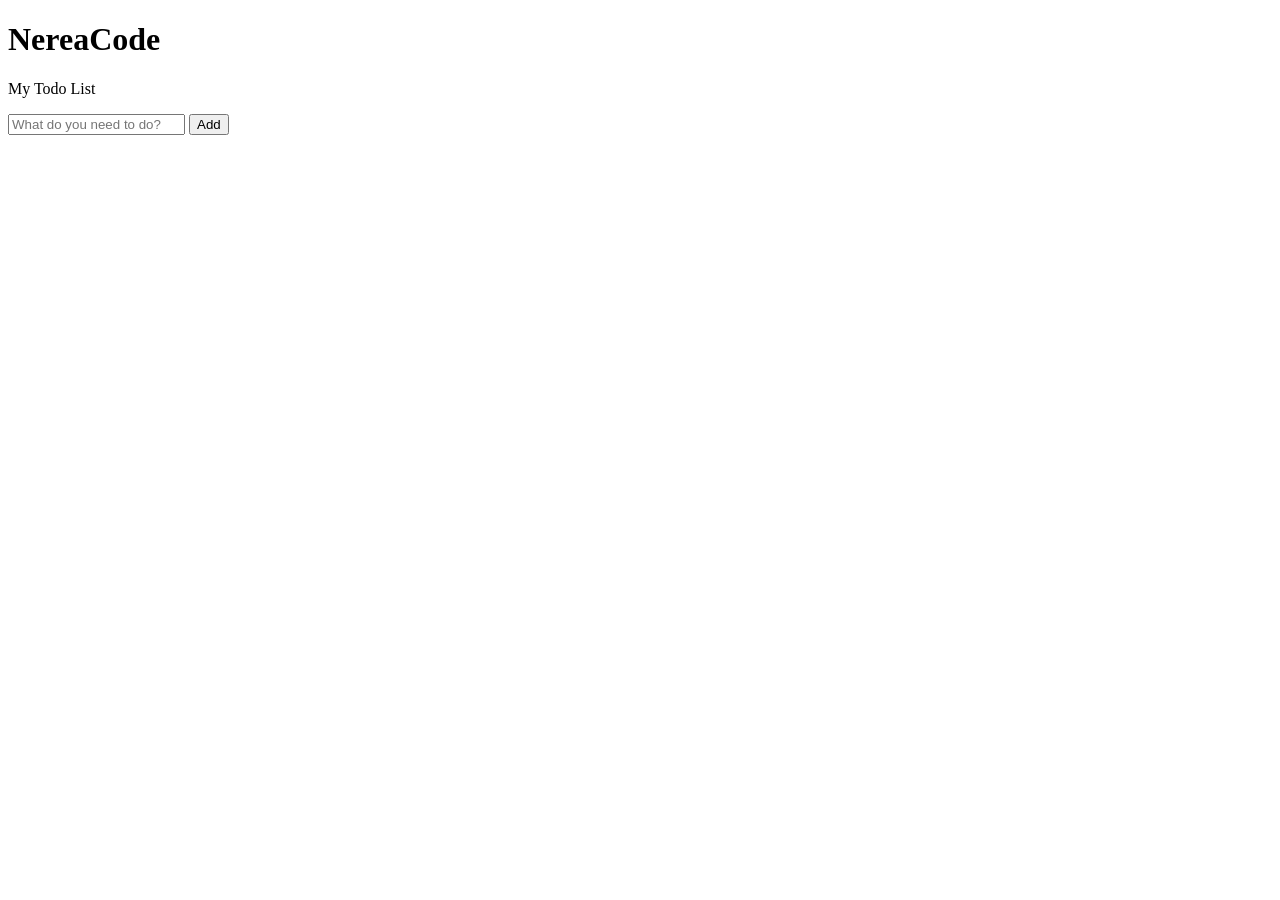
==== index.html @ 64f983c8 "Add files via upload" ====
<!DOCTYPE html>
<html lang="en">
<head>
    <meta charset="UTF-8">
    <title>Nerea Code</title>
    <link rel="stylesheet" href="style.css">
</head>

<body>
<main class="container">

    <header class="header">

        <h1>NereaCode</h1>

        <p>My Todo List</p >

    </header>


    <section class="add-task">

        <input
            type="text"
            id="taskInput"
            placeholder="What do you need to do?"
        >

        <button id="addTaskButton">
            Add
        </button>

    </section>


    <section>

        <ul id="taskList"></ul>

    </section>

</main>

<script src="app.js"></script>
</body>
</html>
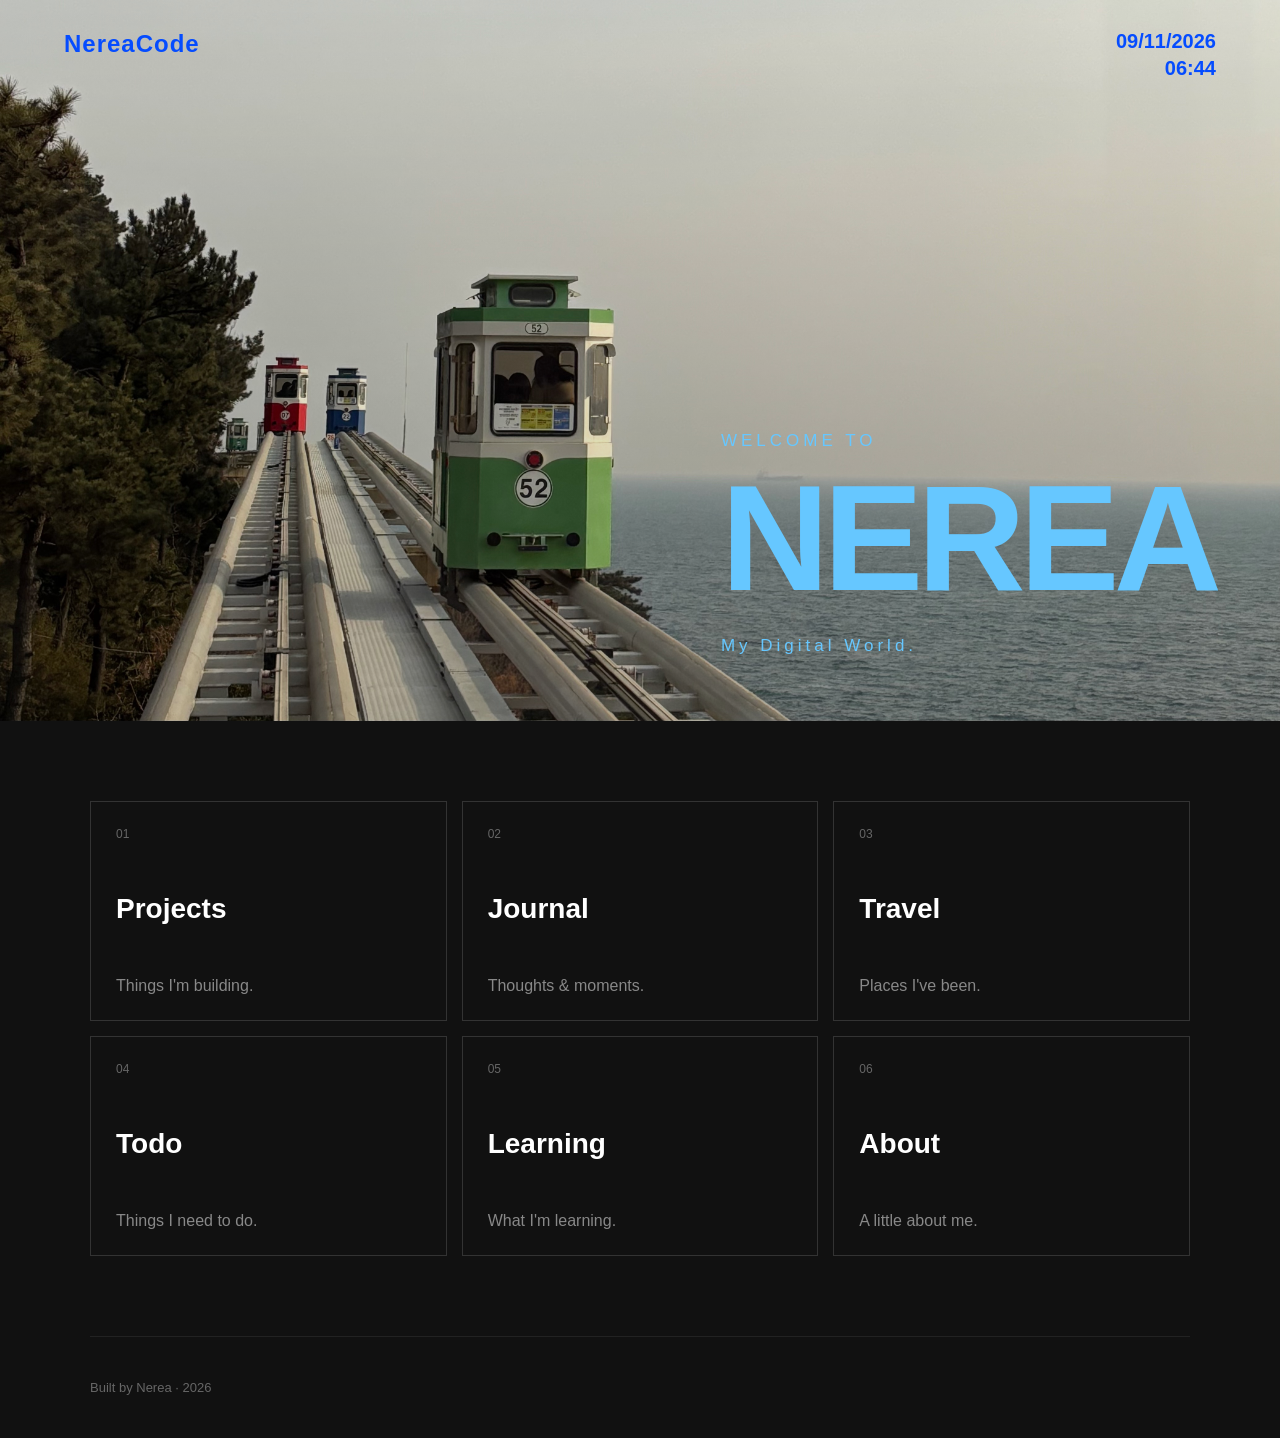
==== commit 9b615ce1: "Add files via upload" ====
--- a/index.html
+++ b/index.html
@@ -1,46 +1,267 @@
 <!DOCTYPE html>
 <html lang="en">
+
 <head>
+
     <meta charset="UTF-8">
-    <title>Nerea Code</title>
-    <link rel="stylesheet" href="style.css">
+
+    <meta
+        name="viewport"
+        content="width=device-width, initial-scale=1.0"
+    >
+
+    <title>NereaCode — Digital World</title>
+
+    <link
+        rel="stylesheet"
+        href="style.css"
+    >
+
 </head>
 
+
 <body>
-<main class="container">
-
-    <header class="header">
-
-        <h1>NereaCode</h1>
-
-        <p>My Todo List</p >
-
-    </header>
-
-
-    <section class="add-task">
-
-        <input
-            type="text"
-            id="taskInput"
-            placeholder="What do you need to do?"
+
+
+    <!-- =================================
+         顶部 Hero 图片区域
+         ================================= -->
+
+    <section class="hero">
+
+
+        <!-- Busan 图片 -->
+
+        <img
+            src="busan.jpg"
+            alt="Busan"
+            class="hero-image"
         >
 
-        <button id="addTaskButton">
-            Add
-        </button>
+
+        <!-- 图片上的黑色渐变
+             让文字更容易看清 -->
+
+        <div class="hero-overlay"></div>
+
+
+        <!-- 图片上的导航 -->
+
+<header class="top-bar">
+
+    <div class="logo">
+        NereaCode
+    </div>
+
+    <div class="top-right">
+
+        <div class="date">
+            09/11/2026
+        </div>
+
+        <div
+            class="time"
+            id="time"
+        >
+            00:00
+        </div>
+
+    </div>
+
+</header>
+
+
+<div class="hero-content">
+
+    <p class="small-text">
+        WELCOME TO
+    </p >
+
+    <h1>
+        NEREA
+    </h1>
+
+    <p class="description">
+        My Digital World.
+    </p >
+
+</div>
 
     </section>
 
 
-    <section>
-
-        <ul id="taskList"></ul>
-
-    </section>
-
-</main>
-
-<script src="app.js"></script>
+
+    <!-- =================================
+         黑色内容区域
+         ================================= -->
+
+    <main class="content">
+
+
+        <!-- =================================
+             六个数字房间
+             ================================= -->
+
+        <section class="world">
+
+
+            <!-- 01 Projects -->
+
+            <a
+                href="projects.html"
+                class="world-card"
+            >
+
+                <span class="card-number">
+                    01
+                </span>
+
+                <h2>
+                    Projects
+                </h2>
+
+                <p>
+                    Things I'm building.
+                </p >
+
+            </a >
+
+
+            <!-- 02 Journal -->
+
+            <a
+                href="journal.html"
+                class="world-card"
+            >
+
+                <span class="card-number">
+                    02
+                </span>
+
+                <h2>
+                    Journal
+                </h2>
+
+                <p>
+                    Thoughts & moments.
+                </p >
+
+            </a >
+
+
+            <!-- 03 Travel -->
+
+            <a
+                href="travel.html"
+                class="world-card"
+            >
+
+                <span class="card-number">
+                    03
+                </span>
+
+                <h2>
+                    Travel
+                </h2>
+
+                <p>
+                    Places I've been.
+                </p >
+
+            </a >
+
+
+            <!-- 04 Todo -->
+
+            <a
+                href="todo.html"
+                class="world-card"
+            >
+
+                <span class="card-number">
+                    04
+                </span>
+
+                <h2>
+                    Todo
+                </h2>
+
+                <p>
+                    Things I need to do.
+                </p >
+
+            </a >
+
+
+            <!-- 05 Learning -->
+
+            <a
+                href="learning.html"
+                class="world-card"
+            >
+
+                <span class="card-number">
+                    05
+                </span>
+
+                <h2>
+                    Learning
+                </h2>
+
+                <p>
+                    What I'm learning.
+                </p >
+
+            </a >
+
+
+            <!-- 06 About -->
+
+            <a
+                href="about.html"
+                class="world-card"
+            >
+
+                <span class="card-number">
+                    06
+                </span>
+
+                <h2>
+                    About
+                </h2>
+
+                <p>
+                    A little about me.
+                </p >
+
+            </a >
+
+
+        </section>
+
+
+
+        <!-- =================================
+             Footer
+             ================================= -->
+
+        <footer>
+
+            <p>
+                Built by Nerea · 2026
+            </p >
+
+        </footer>
+
+
+    </main>
+
+
+
+    <!-- JavaScript -->
+
+    <script src="app.js"></script>
+
 </body>
+
 </html>
--- a/style.css
+++ b/style.css
@@ -0,0 +1,847 @@
+* {
+    box-sizing: border-box;
+}
+
+html {
+    margin: 0;
+    padding: 0;
+}
+
+body {
+    margin: 0;
+    padding: 0;
+    font-family: Arial, Helvetica, sans-serif;
+    background: #111;
+    color: #fff;
+}
+
+a {
+    color: inherit;
+    text-decoration: none;
+}
+
+.hero {
+    position: relative;
+    width: 100%;
+    overflow: hidden;
+    min-height: 520px;
+}
+
+.hero-image {
+    display: block;
+    width: 100%;
+    min-height: 520px;
+    object-fit: cover;
+    margin: 0;
+}
+
+.hero-overlay {
+    position: absolute;
+    inset: 0;
+    background: linear-gradient(
+        to bottom,
+        rgba(0, 0, 0, 0.02),
+        rgba(0, 0, 0, 0.20)
+    );
+    pointer-events: none;
+}
+.top-bar {
+    position: absolute;
+    top: 0;
+    left: 0;
+    width: 100%;
+    display: flex;
+    justify-content: space-between;
+    align-items: flex-start;
+    padding: 30px 5%;
+    z-index: 2;
+}
+
+.logo {
+    font-size: 24px;
+    font-weight: bold;
+    letter-spacing: 1px;
+    color: #054cff;
+}
+
+.top-right {
+    text-align: right;
+}
+
+.date {
+    font-size: 20px;
+    font-weight: bold;
+    color: #054cff;
+    margin-bottom: 4px;
+}
+
+.time {
+    font-size: 20px;
+    font-weight: bold;
+    color: #054cff;
+}
+
+.hero-content {
+    position: absolute;
+    right: 5%;
+    bottom: 65px;
+    z-index: 2;
+    color: #66c7ff;
+    width: max-content;
+    text-align: left;
+}
+
+.hero-content .small-text {
+    font-size: 17px;
+    letter-spacing: 4px;
+    color: #66c7ff;
+    margin: 0 0 20px;
+}
+
+.hero h1 {
+    font-size: clamp(56px, 12vw, 150px);
+    line-height: 0.9;
+    margin: 0;
+    letter-spacing: -6px;
+    color: #66c7ff;
+}
+
+.hero-content .description {
+    font-size: 17px;
+    letter-spacing: 4px;
+    color: #66c7ff;
+    margin: 30px 0 0;
+}
+
+.content {
+    width: 90%;
+    max-width: 1100px;
+    margin: 0 auto;
+}
+
+.world {
+    display: grid;
+    grid-template-columns: repeat(3, 1fr);
+    gap: 15px;
+    padding: 80px 0;
+}
+
+.world-card {
+    min-height: 220px;
+    border: 1px solid #333;
+    padding: 25px;
+    display: flex;
+    flex-direction: column;
+    justify-content: space-between;
+    transition:
+        transform 0.25s ease,
+        background 0.25s ease,
+        border-color 0.25s ease;
+}
+
+.world-card:hover {
+    transform: translateY(-6px);
+    background: #1b1b1b;
+    border-color: #666;
+}
+
+.card-number {
+    font-size: 12px;
+    color: #666;
+}
+
+.world-card h2 {
+    font-size: 28px;
+    margin: 0;
+}
+
+.world-card p {
+    color: #888;
+    margin: 0;
+}
+
+footer {
+    padding: 30px 0;
+    border-top: 1px solid #222;
+    color: #666;
+    font-size: 13px;
+}
+
+.back {
+    color: #777;
+    font-size: 14px;
+    transition: color 0.2s ease;
+}
+
+.back:hover {
+    color: #fff;
+}
+
+.about-page {
+    padding: 80px 0;
+}
+
+.about-page h1 {
+    font-size: clamp(70px, 15vw, 160px);
+    line-height: 0.9;
+    letter-spacing: -6px;
+    margin: 0 0 30px;
+}
+
+.about-intro {
+    max-width: 550px;
+    font-size: 22px;
+    line-height: 1.6;
+    color: #888;
+    margin-bottom: 100px;
+}
+
+.timeline {
+    max-width: 800px;
+}
+
+.timeline-item {
+    display: grid;
+    grid-template-columns: 180px 1fr;
+    gap: 40px;
+    padding: 40px 0;
+    border-top: 1px solid #333;
+}
+
+.timeline-year {
+    color: #777;
+    font-size: 14px;
+    letter-spacing: 1px;
+}
+
+.timeline-content h2 {
+    margin: 0 0 15px;
+    font-size: 28px;
+}
+
+.timeline-content p {
+    margin: 0;
+    max-width: 500px;
+    color: #888;
+    line-height: 1.7;
+}
+
+.timeline-item.future {
+    opacity: 0.5;
+}
+
+.projects-page {
+    padding: 80px 0;
+}
+
+.projects-page h1 {
+    font-size: clamp(45px, 7vw, 90px);
+    line-height: 0.95;
+    letter-spacing: -5px;
+    margin: 0 0 100px;
+}
+
+.project-list {
+    border-top: 1px solid #333;
+}
+
+.project-card {
+    display: grid;
+    grid-template-columns: 80px 1fr 120px;
+    gap: 30px;
+    padding: 40px 0;
+    border-bottom: 1px solid #333;
+    transition:
+        background 0.2s ease,
+        padding 0.2s ease;
+}
+
+.project-card:hover {
+    background: #181818;
+    padding-left: 20px;
+    padding-right: 20px;
+}
+
+.project-number {
+    color: #666;
+    font-size: 13px;
+}
+
+.project-info h2 {
+    margin: 0 0 15px;
+    font-size: 32px;
+}
+
+.project-info p {
+    max-width: 550px;
+    margin: 0 0 20px;
+    color: #888;
+    line-height: 1.6;
+}
+
+.project-tags {
+    display: flex;
+    flex-wrap: wrap;
+    gap: 8px;
+}
+
+.project-tags span {
+    border: 1px solid #333;
+    padding: 6px 10px;
+    font-size: 11px;
+    color: #777;
+}
+
+.project-status {
+    color: #666;
+    font-size: 18px;
+    text-align: right;
+}
+
+.journal-page {
+    padding: 80px 0;
+}
+
+.journal-page h1 {
+    font-size: clamp(45px, 7vw, 90px);
+    line-height: 0.95;
+    letter-spacing: -5px;
+    margin: 0 0 100px;
+}
+
+.journal-list {
+    max-width: 900px;
+    border-top: 1px solid #333;
+}
+
+.journal-entry {
+    display: grid;
+    grid-template-columns: 160px 1fr;
+    gap: 40px;
+    padding: 45px 0;
+    border-bottom: 1px solid #333;
+    transition:
+        background 0.2s ease,
+        padding 0.2s ease;
+}
+
+.journal-entry:hover {
+    background: #181818;
+    padding-left: 20px;
+    padding-right: 20px;
+}
+
+.journal-date {
+    color: #666;
+    font-size: 13px;
+    letter-spacing: 1px;
+}
+
+.journal-content h2 {
+    margin: 0 0 15px;
+    font-size: 30px;
+}
+
+.journal-content p {
+    max-width: 600px;
+    margin: 0;
+    color: #888;
+    line-height: 1.7;
+}
+
+.journal-entry.future {
+    opacity: 0.45;
+}
+
+.travel-page {
+    padding: 80px 0;
+}
+
+.travel-page h1 {
+    font-size: clamp(45px, 7vw, 90px);
+    line-height: 0.95;
+    letter-spacing: -5px;
+    margin: 0 0 80px;
+}
+
+.travel-stats {
+    display: grid;
+    grid-template-columns: repeat(3, 1fr);
+    max-width: 700px;
+    margin-bottom: 100px;
+    border-top: 1px solid #333;
+    border-bottom: 1px solid #333;
+}
+
+.travel-stat {
+    display: flex;
+    flex-direction: column;
+    gap: 8px;
+    padding: 25px 0;
+}
+
+.stat-number {
+    font-size: 36px;
+    font-weight: bold;
+}
+
+.stat-label {
+    color: #777;
+    font-size: 12px;
+    letter-spacing: 1px;
+}
+
+.travel-list {
+    max-width: 1000px;
+    border-top: 1px solid #333;
+}
+
+.travel-entry {
+    display: grid;
+    grid-template-columns: 80px 1fr 180px;
+    gap: 30px;
+    padding: 50px 0;
+    border-bottom: 1px solid #333;
+    transition:
+        background 0.2s ease,
+        padding 0.2s ease;
+}
+
+.travel-entry:hover {
+    background: #181818;
+    padding-left: 20px;
+    padding-right: 20px;
+}
+
+.travel-number {
+    color: #666;
+    font-size: 13px;
+}
+
+.travel-country {
+    color: #666;
+    font-size: 12px;
+    letter-spacing: 2px;
+    margin: 0 0 15px;
+}
+
+.travel-info h2 {
+    font-size: 36px;
+    margin: 0 0 15px;
+}
+
+.travel-info > p:last-child {
+    max-width: 550px;
+    margin: 0;
+    color: #888;
+    line-height: 1.7;
+}
+
+.travel-cities {
+    color: #777;
+    font-size: 12px;
+    line-height: 1.8;
+    text-align: right;
+}
+
+.travel-entry.future {
+    opacity: 0.45;
+}
+
+.learning-page {
+    padding: 80px 0;
+}
+
+.learning-page h1 {
+    font-size: clamp(45px, 7vw, 90px);
+    line-height: 0.95;
+    letter-spacing: -5px;
+    margin: 0 0 100px;
+}
+
+.learning-intro {
+    max-width: 650px;
+    margin-bottom: 100px;
+    padding-bottom: 50px;
+    border-bottom: 1px solid #333;
+}
+
+.learning-label {
+    color: #666;
+    font-size: 12px;
+    letter-spacing: 3px;
+    margin: 0 0 20px;
+}
+
+.learning-intro h2 {
+    font-size: 42px;
+    margin: 0 0 20px;
+}
+
+.learning-intro > p:last-child {
+    max-width: 600px;
+    color: #888;
+    line-height: 1.7;
+    margin: 0;
+}
+
+.learning-list {
+    max-width: 900px;
+    border-top: 1px solid #333;
+}
+
+.learning-item {
+    display: grid;
+    grid-template-columns: 80px 1fr;
+    gap: 30px;
+    padding: 40px 0;
+    border-bottom: 1px solid #333;
+    transition:
+        background 0.2s ease,
+        padding 0.2s ease;
+}
+
+.learning-item:hover {
+    background: #181818;
+    padding-left: 20px;
+    padding-right: 20px;
+}
+
+.learning-number {
+    color: #666;
+    font-size: 13px;
+}
+
+.learning-status {
+    color: #666;
+    font-size: 11px;
+    letter-spacing: 2px;
+}
+
+.learning-content h2 {
+    font-size: 30px;
+    margin: 10px 0 15px;
+}
+
+.learning-content p {
+    max-width: 600px;
+    margin: 0;
+    color: #888;
+    line-height: 1.7;
+}
+
+.learning-item.future {
+    opacity: 0.45;
+}
+
+.todo-page {
+    padding: 80px 0;
+}
+
+.todo-page h1 {
+    font-size: clamp(45px, 7vw, 90px);
+    line-height: 0.95;
+    letter-spacing: -5px;
+    margin: 0 0 80px;
+}
+
+.todo-input-area {
+    display: flex;
+    gap: 10px;
+    max-width: 700px;
+    margin-bottom: 60px;
+}
+
+#taskInput {
+    flex: 1;
+    min-width: 0;
+    padding: 18px;
+    border: 1px solid #333;
+    background: #111;
+    color: #fff;
+    font-size: 16px;
+    outline: none;
+}
+
+#taskInput:focus {
+    border-color: #666;
+}
+
+#addTaskButton {
+    padding: 0 30px;
+    border: 1px solid #333;
+    background: #181818;
+    color: #fff;
+    cursor: pointer;
+    font-size: 14px;
+    transition:
+        background 0.2s ease,
+        border-color 0.2s ease;
+}
+
+#addTaskButton:hover {
+    background: #222;
+    border-color: #666;
+}
+
+.task-list {
+    max-width: 900px;
+    margin: 0;
+    padding: 0;
+    list-style: none;
+    border-top: 1px solid #333;
+}
+
+.task {
+    display: flex;
+    justify-content: space-between;
+    align-items: center;
+    gap: 20px;
+    padding: 25px 0;
+    border-bottom: 1px solid #333;
+    transition:
+        background 0.2s ease,
+        padding 0.2s ease;
+}
+
+.task:hover {
+    background: #181818;
+    padding-left: 20px;
+    padding-right: 20px;
+}
+
+.task-content {
+    display: flex;
+    align-items: center;
+    gap: 15px;
+    min-width: 0;
+}
+
+.complete-checkbox {
+    width: 16px;
+    height: 16px;
+    cursor: pointer;
+    flex-shrink: 0;
+}
+
+.task-content span {
+    word-break: break-word;
+    line-height: 1.5;
+}
+
+.task-actions {
+    display: flex;
+    gap: 8px;
+    flex-shrink: 0;
+}
+
+.edit-button,
+.delete-button {
+    border: 1px solid #333;
+    background: transparent;
+    color: #777;
+    padding: 7px 12px;
+    cursor: pointer;
+    font-size: 11px;
+    transition:
+        color 0.2s ease,
+        border-color 0.2s ease;
+}
+
+.edit-button:hover,
+.delete-button:hover {
+    color: #fff;
+    border-color: #666;
+}
+
+@media (max-width: 700px) {
+
+    .hero {
+        min-height: 430px;
+    }
+
+    .hero-image {
+        min-height: 430px;
+    }
+
+    .top-bar {
+        padding: 20px 5%;
+    }
+
+    .logo {
+        font-size: 20px;
+    }
+
+    .date {
+        font-size: 11px;
+    }
+
+    .time {
+        font-size: 17px;
+    }
+
+    .hero-content {
+        right: 5%;
+        bottom: 40px;
+    }
+
+    .hero-content .small-text {
+        font-size: 14px;
+        letter-spacing: 3px;
+        margin-bottom: 15px;
+    }
+
+    .hero h1 {
+        font-size: clamp(50px, 16vw, 90px);
+        letter-spacing: -4px;
+    }
+
+    .hero-content .description {
+        font-size: 14px;
+        letter-spacing: 3px;
+        margin-top: 20px;
+    }
+
+    .world {
+        grid-template-columns: 1fr;
+        padding: 50px 0;
+    }
+
+    .world-card {
+        min-height: 180px;
+    }
+
+    .timeline-item {
+        grid-template-columns: 1fr;
+        gap: 15px;
+    }
+
+    .about-page {
+        padding: 50px 0;
+    }
+
+    .about-page h1 {
+        letter-spacing: -4px;
+    }
+
+    .about-intro {
+        font-size: 18px;
+        margin-bottom: 60px;
+    }
+
+    .projects-page {
+        padding: 50px 0;
+    }
+
+    .projects-page h1 {
+        letter-spacing: -3px;
+        margin-bottom: 60px;
+    }
+
+    .project-card {
+        grid-template-columns: 40px 1fr;
+        gap: 15px;
+    }
+
+    .project-status {
+        grid-column: 2;
+        text-align: left;
+    }
+
+    .journal-page {
+        padding: 50px 0;
+    }
+
+    .journal-page h1 {
+        letter-spacing: -3px;
+        margin-bottom: 60px;
+    }
+
+    .journal-entry {
+        grid-template-columns: 1fr;
+        gap: 15px;
+    }
+
+    .travel-page {
+        padding: 50px 0;
+    }
+
+    .travel-page h1 {
+        letter-spacing: -3px;
+        margin-bottom: 60px;
+    }
+
+    .travel-stats {
+        margin-bottom: 60px;
+    }
+
+    .stat-number {
+        font-size: 28px;
+    }
+
+    .stat-label {
+        font-size: 10px;
+    }
+
+    .travel-entry {
+        grid-template-columns: 40px 1fr;
+        gap: 15px;
+    }
+
+    .travel-cities {
+        grid-column: 2;
+        text-align: left;
+    }
+
+    .learning-page {
+        padding: 50px 0;
+    }
+
+    .learning-page h1 {
+        letter-spacing: -3px;
+        margin-bottom: 60px;
+    }
+
+    .learning-intro {
+        margin-bottom: 60px;
+    }
+
+    .learning-intro h2 {
+        font-size: 32px;
+    }
+
+    .learning-item {
+        grid-template-columns: 40px 1fr;
+        gap: 15px;
+    }
+
+    .todo-page {
+        padding: 50px 0;
+    }
+
+    .todo-page h1 {
+        letter-spacing: -3px;
+        margin-bottom: 50px;
+    }
+
+    .todo-input-area {
+        gap: 6px;
+    }
+
+    #taskInput {
+        padding: 15px;
+        font-size: 14px;
+    }
+
+    #addTaskButton {
+        padding: 0 18px;
+    }
+
+    .task {
+        align-items: flex-start;
+    }
+
+    .task-actions {
+        flex-direction: column;
+    }
+}
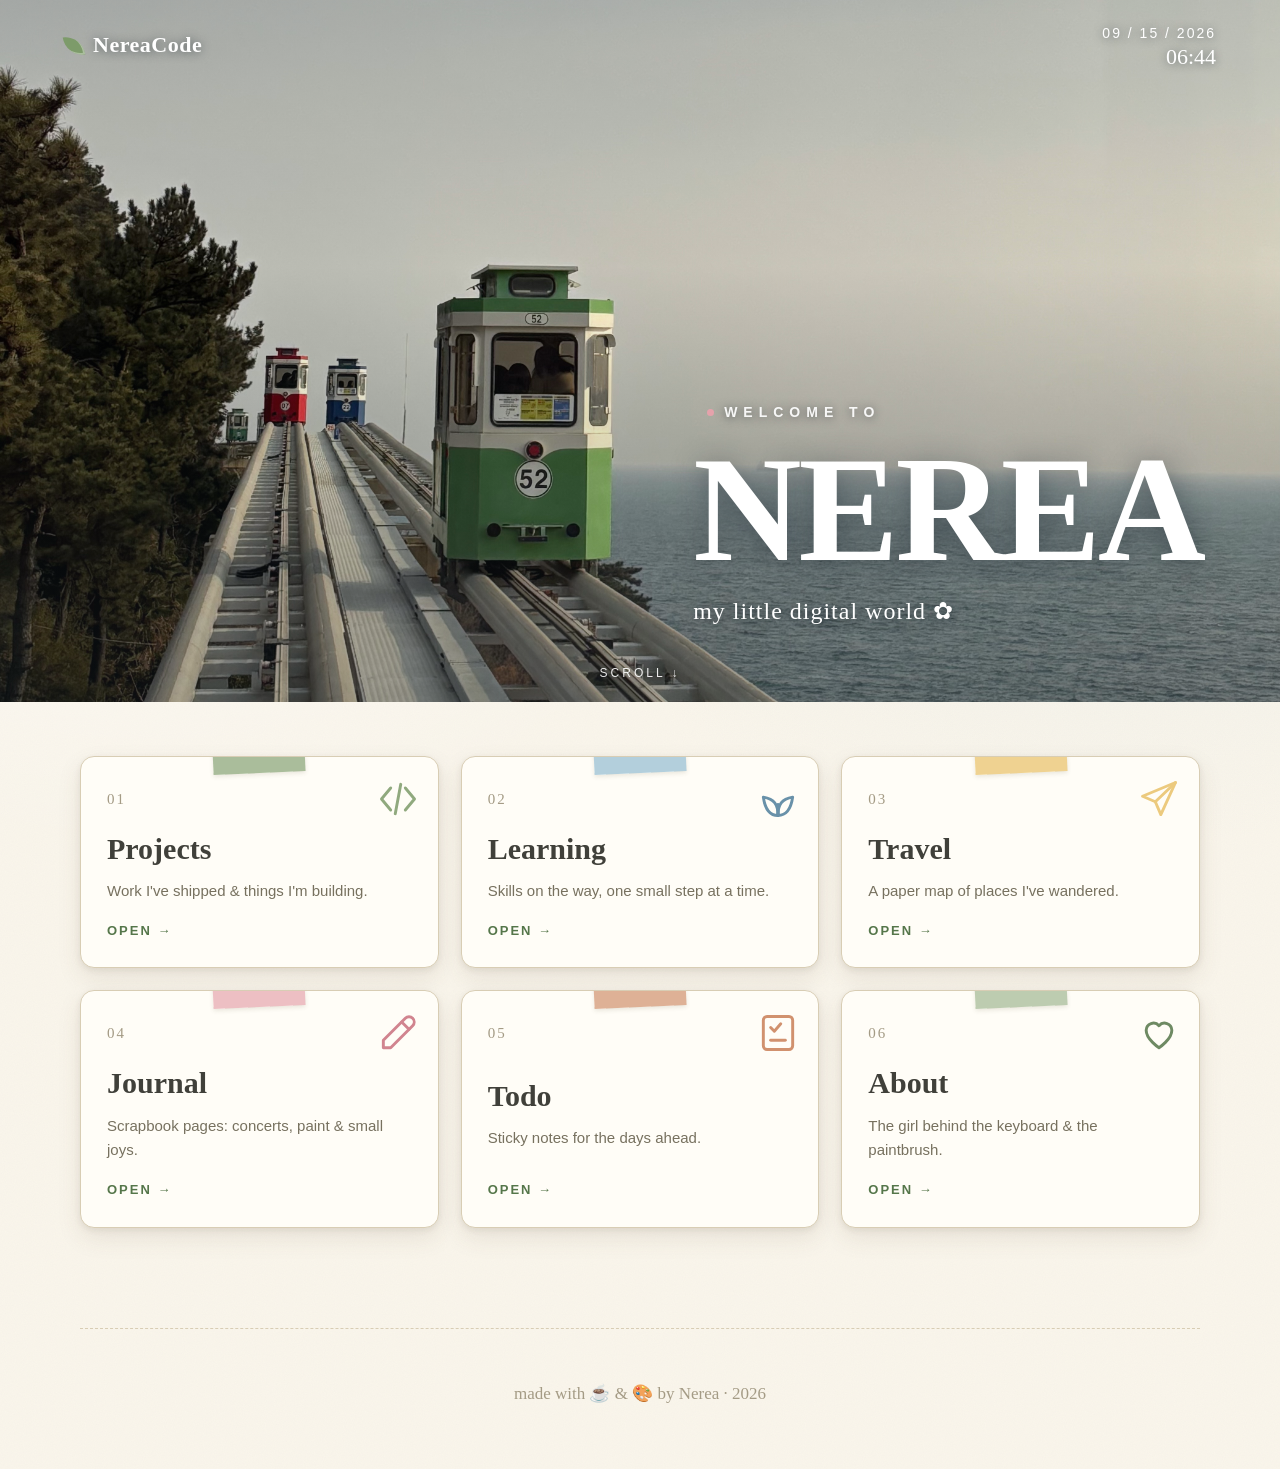
==== commit ae124cb7: "Add files via upload" ====
--- a/index.html
+++ b/index.html
@@ -2,266 +2,136 @@
 <html lang="en">
 
 <head>
-
     <meta charset="UTF-8">
-
-    <meta
-        name="viewport"
-        content="width=device-width, initial-scale=1.0"
-    >
-
-    <title>NereaCode — Digital World</title>
-
-    <link
-        rel="stylesheet"
-        href="style.css"
-    >
-
+    <meta name="viewport" content="width=device-width, initial-scale=1.0">
+    <title>NereaCode — My Digital World</title>
+    <link rel="stylesheet" href="style.css">
 </head>
-
 
 <body>
 
-
-    <!-- =================================
-         顶部 Hero 图片区域
-         ================================= -->
-
-    <section class="hero">
-
-
-        <!-- Busan 图片 -->
-
-        <img
-            src="busan.jpg"
-            alt="Busan"
-            class="hero-image"
-        >
-
-
-        <!-- 图片上的黑色渐变
-             让文字更容易看清 -->
-
-        <div class="hero-overlay"></div>
-
-
-        <!-- 图片上的导航 -->
-
-<header class="top-bar">
-
-    <div class="logo">
-        NereaCode
+    <!-- soft drifting clouds behind everything -->
+    <div class="clouds" aria-hidden="true">
+        <span></span><span></span><span></span>
     </div>
 
-    <div class="top-right">
+    <div class="shell">
 
-        <div class="date">
-            09/11/2026
-        </div>
+        <!-- ============================
+             Hero — the Busan photo, untouched
+             ============================ -->
+        <section class="hero">
 
-        <div
-            class="time"
-            id="time"
-        >
-            00:00
-        </div>
+            <img src="busan.jpg" alt="Busan seaside at dusk" class="hero-image">
 
-    </div>
+            <div class="hero-overlay"></div>
 
-</header>
+            <header class="top-bar">
+                <a href="index.html" class="logo">
+                    <span class="leaf"></span>
+                    NereaCode
+                </a>
+                <div class="top-right">
+                    <div class="date">09 / 15 / 2026</div>
+                    <div class="time" id="time">00:00</div>
+                </div>
+            </header>
 
+            <div class="hero-content">
+                <p class="small-text" style="background:none;border:none;color:rgba(255,255,255,.92)">WELCOME TO</p>
+                <h1>NEREA</h1>
+                <p class="description">my little digital world ✿</p>
+            </div>
 
-<div class="hero-content">
-
-    <p class="small-text">
-        WELCOME TO
-    </p >
-
-    <h1>
-        NEREA
-    </h1>
-
-    <p class="description">
-        My Digital World.
-    </p >
-
-</div>
-
-    </section>
-
-
-
-    <!-- =================================
-         黑色内容区域
-         ================================= -->
-
-    <main class="content">
-
-
-        <!-- =================================
-             六个数字房间
-             ================================= -->
-
-        <section class="world">
-
-
-            <!-- 01 Projects -->
-
-            <a
-                href="projects.html"
-                class="world-card"
-            >
-
-                <span class="card-number">
-                    01
-                </span>
-
-                <h2>
-                    Projects
-                </h2>
-
-                <p>
-                    Things I'm building.
-                </p >
-
-            </a >
-
-
-            <!-- 02 Journal -->
-
-            <a
-                href="journal.html"
-                class="world-card"
-            >
-
-                <span class="card-number">
-                    02
-                </span>
-
-                <h2>
-                    Journal
-                </h2>
-
-                <p>
-                    Thoughts & moments.
-                </p >
-
-            </a >
-
-
-            <!-- 03 Travel -->
-
-            <a
-                href="travel.html"
-                class="world-card"
-            >
-
-                <span class="card-number">
-                    03
-                </span>
-
-                <h2>
-                    Travel
-                </h2>
-
-                <p>
-                    Places I've been.
-                </p >
-
-            </a >
-
-
-            <!-- 04 Todo -->
-
-            <a
-                href="todo.html"
-                class="world-card"
-            >
-
-                <span class="card-number">
-                    04
-                </span>
-
-                <h2>
-                    Todo
-                </h2>
-
-                <p>
-                    Things I need to do.
-                </p >
-
-            </a >
-
-
-            <!-- 05 Learning -->
-
-            <a
-                href="learning.html"
-                class="world-card"
-            >
-
-                <span class="card-number">
-                    05
-                </span>
-
-                <h2>
-                    Learning
-                </h2>
-
-                <p>
-                    What I'm learning.
-                </p >
-
-            </a >
-
-
-            <!-- 06 About -->
-
-            <a
-                href="about.html"
-                class="world-card"
-            >
-
-                <span class="card-number">
-                    06
-                </span>
-
-                <h2>
-                    About
-                </h2>
-
-                <p>
-                    A little about me.
-                </p >
-
-            </a >
-
+            <div class="hero-scroll">SCROLL ↓</div>
 
         </section>
 
 
+        <!-- ============================
+             Six rooms
+             ============================ -->
+        <main class="content">
 
-        <!-- =================================
-             Footer
-             ================================= -->
+            <section class="world">
 
-        <footer>
+                <!-- 01 Projects -->
+                <a href="projects.html" class="world-card reveal" style="--tape: rgba(125,155,106,.65); --tape-ink: var(--matcha)">
+                    <svg class="doodle" viewBox="0 0 24 24" fill="none" stroke="currentColor" stroke-width="1.6" stroke-linecap="round" stroke-linejoin="round"><path d="M8 6 3 12l5 6"/><path d="m16 6 5 6-5 6"/><path d="M13.5 4 10.5 20"/></svg>
+                    <span class="card-number">01</span>
+                    <div>
+                        <h2>Projects</h2>
+                        <p>Work I've shipped & things I'm building.</p>
+                    </div>
+                    <span class="go">OPEN →</span>
+                </a>
 
-            <p>
-                Built by Nerea · 2026
-            </p >
+                <!-- 02 Learning -->
+                <a href="learning.html" class="world-card reveal" style="--tape: rgba(147,188,210,.7); --tape-ink: var(--sky-deep)">
+                    <svg class="doodle" viewBox="0 0 24 24" fill="none" stroke="currentColor" stroke-width="1.6" stroke-linecap="round" stroke-linejoin="round"><path d="M12 21c0-6 2-9 8-10-1 7-4 10-8 10Z"/><path d="M12 21c0-6-2-9-8-10 1 7 4 10 8 10Z"/><path d="M12 21v-6"/></svg>
+                    <span class="card-number">02</span>
+                    <div>
+                        <h2>Learning</h2>
+                        <p>Skills on the way, one small step at a time.</p>
+                    </div>
+                    <span class="go">OPEN →</span>
+                </a>
 
-        </footer>
+                <!-- 03 Travel -->
+                <a href="travel.html" class="world-card reveal" style="--tape: rgba(233,194,106,.72); --tape-ink: var(--sun)">
+                    <svg class="doodle" viewBox="0 0 24 24" fill="none" stroke="currentColor" stroke-width="1.6" stroke-linecap="round" stroke-linejoin="round"><path d="M21 3 3 10.5l7 3 3 7L21 3Z"/><path d="M10 13.5 21 3"/></svg>
+                    <span class="card-number">03</span>
+                    <div>
+                        <h2>Travel</h2>
+                        <p>A paper map of places I've wandered.</p>
+                    </div>
+                    <span class="go">OPEN →</span>
+                </a>
 
+                <!-- 04 Journal -->
+                <a href="journal.html" class="world-card reveal" style="--tape: rgba(229,162,171,.68); --tape-ink: var(--sakura-deep)">
+                    <svg class="doodle" viewBox="0 0 24 24" fill="none" stroke="currentColor" stroke-width="1.6" stroke-linecap="round" stroke-linejoin="round"><path d="M4 20h4L20 8a2.8 2.8 0 0 0-4-4L4 16v4Z"/><path d="m14 6 4 4"/></svg>
+                    <span class="card-number">04</span>
+                    <div>
+                        <h2>Journal</h2>
+                        <p>Scrapbook pages: concerts, paint & small joys.</p>
+                    </div>
+                    <span class="go">OPEN →</span>
+                </a>
 
-    </main>
+                <!-- 05 Todo -->
+                <a href="todo.html" class="world-card reveal" style="--tape: rgba(201,127,87,.6); --tape-ink: var(--clay)">
+                    <svg class="doodle" viewBox="0 0 24 24" fill="none" stroke="currentColor" stroke-width="1.6" stroke-linecap="round" stroke-linejoin="round"><rect x="4" y="3" width="16" height="18" rx="2"/><path d="m8 9 2 2 3.5-4"/><path d="M8 16h8"/></svg>
+                    <span class="card-number">05</span>
+                    <div>
+                        <h2>Todo</h2>
+                        <p>Sticky notes for the days ahead.</p>
+                    </div>
+                    <span class="go">OPEN →</span>
+                </a>
 
+                <!-- 06 About -->
+                <a href="about.html" class="world-card reveal" style="--tape: rgba(125,155,106,.5); --tape-ink: var(--matcha-deep)">
+                    <svg class="doodle" viewBox="0 0 24 24" fill="none" stroke="currentColor" stroke-width="1.6" stroke-linecap="round" stroke-linejoin="round"><path d="M12 20s-7-4.5-7-9.5A4 4 0 0 1 12 8a4 4 0 0 1 7 2.5C19 15.5 12 20 12 20Z"/></svg>
+                    <span class="card-number">06</span>
+                    <div>
+                        <h2>About</h2>
+                        <p>The girl behind the keyboard & the paintbrush.</p>
+                    </div>
+                    <span class="go">OPEN →</span>
+                </a>
 
+            </section>
 
-    <!-- JavaScript -->
+            <footer>
+                <p>made with ☕ &amp; 🎨 by Nerea · 2026</p>
+            </footer>
+
+        </main>
+
+    </div>
 
     <script src="app.js"></script>
 
 </body>
-
-</html>+</html>
--- a/style.css
+++ b/style.css
@@ -1,847 +1,903 @@
-* {
-    box-sizing: border-box;
-}
-
-html {
-    margin: 0;
-    padding: 0;
-}
+/* ==========================================================
+   NereaCode — paper & sky theme
+   A soft, hand-made journal look: cream paper, matcha green,
+   sky blue, sakura pink. Inspired by Ghibli skies and 手帐.
+   ========================================================== */
+
+* { box-sizing: border-box; }
+
+:root {
+    --paper:      #faf6ec;
+    --paper-2:    #f2ebdb;
+    --paper-3:    #e9e0cb;
+    --ink:        #40403a;
+    --ink-soft:   #77715f;
+    --ink-faint:  #a49b85;
+    --line:       #d8cdb4;
+
+    --matcha:     #7d9b6a;
+    --matcha-deep:#55764a;
+    --sky:        #93bcd2;
+    --sky-deep:   #4f7f9c;
+    --sakura:     #e5a2ab;
+    --sakura-deep:#c9707e;
+    --sun:        #e9c26a;
+    --clay:       #c97f57;
+
+    --serif: "Iowan Old Style", "Palatino Linotype", Palatino, Georgia, "Songti SC", serif;
+    --hand:  "Bradley Hand", "Segoe Print", "Comic Sans MS", "PingFang SC", cursive;
+    --sans:  "Avenir Next", "Helvetica Neue", Helvetica, "PingFang SC", "Hiragino Sans GB", system-ui, sans-serif;
+
+    --shadow-1: 0 2px 6px rgba(84, 70, 45, .10), 0 10px 24px rgba(84, 70, 45, .10);
+    --shadow-2: 0 4px 10px rgba(84, 70, 45, .12), 0 18px 40px rgba(84, 70, 45, .14);
+    --radius: 14px;
+}
+
+html { margin: 0; padding: 0; scroll-behavior: smooth; background: var(--paper); }
 
 body {
     margin: 0;
     padding: 0;
-    font-family: Arial, Helvetica, sans-serif;
-    background: #111;
-    color: #fff;
-}
-
-a {
-    color: inherit;
-    text-decoration: none;
-}
-
-.hero {
-    position: relative;
-    width: 100%;
+    font-family: var(--sans);
+    color: var(--ink);
+    background-color: var(--paper);
+    background-image:
+        radial-gradient(circle at 12% 8%,  rgba(255,255,255,.75), transparent 42%),
+        radial-gradient(circle at 88% 0%,  rgba(147,188,210,.20), transparent 46%),
+        url("data:image/svg+xml,%3Csvg xmlns='http://www.w3.org/2000/svg' width='180' height='180'%3E%3Cfilter id='n'%3E%3CfeTurbulence type='fractalNoise' baseFrequency='.9' numOctaves='2'/%3E%3CfeColorMatrix values='0 0 0 0 .45 0 0 0 0 .40 0 0 0 0 .30 0 0 0 .05 0'/%3E%3C/filter%3E%3Crect width='180' height='180' filter='url(%23n)'/%3E%3C/svg%3E");
+    line-height: 1.65;
+    -webkit-font-smoothing: antialiased;
+}
+
+a { color: inherit; text-decoration: none; }
+img { max-width: 100%; display: block; }
+
+::selection { background: var(--sun); color: #4a3c1c; }
+
+/* ---------- drifting clouds (Ghibli sky) ---------- */
+.clouds {
+    position: fixed;
+    inset: 0;
+    pointer-events: none;
+    z-index: 0;
     overflow: hidden;
-    min-height: 520px;
-}
-
-.hero-image {
+}
+.clouds span {
+    position: absolute;
     display: block;
-    width: 100%;
-    min-height: 520px;
-    object-fit: cover;
-    margin: 0;
-}
-
-.hero-overlay {
-    position: absolute;
-    inset: 0;
-    background: linear-gradient(
-        to bottom,
-        rgba(0, 0, 0, 0.02),
-        rgba(0, 0, 0, 0.20)
-    );
-    pointer-events: none;
-}
+    background: rgba(255, 255, 255, .38);
+    border-radius: 100px;
+    filter: blur(1px);
+    animation: drift linear infinite;
+}
+.clouds span::before,
+.clouds span::after {
+    content: "";
+    position: absolute;
+    background: inherit;
+    border-radius: 50%;
+}
+.clouds span:nth-child(1) { top: 12%; width: 190px; height: 46px; animation-duration: 95s; }
+.clouds span:nth-child(2) { top: 34%; width: 130px; height: 34px; animation-duration: 130s; animation-delay: -40s; opacity: .7; }
+.clouds span:nth-child(3) { top: 62%; width: 240px; height: 54px; animation-duration: 160s; animation-delay: -90s; opacity: .5; }
+.clouds span::before { width: 46%; height: 190%; left: 16%; top: -95%; }
+.clouds span::after  { width: 32%; height: 140%; right: 16%; top: -65%; }
+@keyframes drift {
+    from { left: -30%; }
+    to   { left: 110%; }
+}
+
+.shell { position: relative; z-index: 1; }
+
+/* ---------- top bar ---------- */
 .top-bar {
     position: absolute;
-    top: 0;
-    left: 0;
+    top: 0; left: 0;
     width: 100%;
     display: flex;
     justify-content: space-between;
-    align-items: flex-start;
-    padding: 30px 5%;
+    align-items: center;
+    padding: 22px 5%;
+    z-index: 5;
+}
+.top-bar.solid {
+    position: sticky;
+    background: rgba(250, 246, 236, .88);
+    backdrop-filter: blur(8px);
+    border-bottom: 1px dashed var(--line);
+}
+.logo {
+    font-family: var(--serif);
+    font-size: 22px;
+    font-weight: 700;
+    letter-spacing: .5px;
+    color: #fff;
+    text-shadow: 0 1px 10px rgba(30, 40, 50, .55);
+    display: inline-flex;
+    align-items: center;
+    gap: 9px;
+}
+.top-bar.solid .logo { color: var(--matcha-deep); text-shadow: none; }
+.logo .leaf {
+    width: 20px; height: 20px;
+    background: var(--matcha);
+    border-radius: 0 100% 0 100%;
+    transform: rotate(-8deg);
+    box-shadow: inset -2px -2px 0 rgba(255,255,255,.35);
+}
+.top-right { text-align: right; color: #fff; text-shadow: 0 1px 8px rgba(30,40,50,.55); }
+.top-bar.solid .top-right { color: var(--ink-soft); text-shadow: none; }
+.date { font-size: 14px; letter-spacing: 2px; }
+.time { font-family: var(--hand); font-size: 22px; line-height: 1.1; }
+.back {
+    font-size: 14px;
+    color: var(--ink-soft);
+    border: 1px dashed var(--line);
+    background: rgba(255,255,255,.6);
+    padding: 7px 14px;
+    border-radius: 100px;
+    transition: all .2s ease;
+}
+.back:hover { background: #fff; color: var(--matcha-deep); transform: translateX(-3px); }
+
+/* ---------- hero (home) ---------- */
+.hero {
+    position: relative;
+    width: 100%;
+    overflow: hidden;
+    min-height: 560px;
+    height: 78vh;
+    max-height: 860px;
+}
+.hero-image {
+    width: 100%;
+    height: 100%;
+    object-fit: cover;
+    margin: 0;
+    animation: breathe 26s ease-in-out infinite alternate;
+}
+@keyframes breathe {
+    from { transform: scale(1); }
+    to   { transform: scale(1.06); }
+}
+.hero-overlay {
+    position: absolute;
+    inset: 0;
+    background: linear-gradient(to bottom,
+        rgba(28, 40, 48, .18),
+        rgba(28, 40, 48, .02) 38%,
+        rgba(28, 40, 48, .34));
+    pointer-events: none;
+}
+.hero-content {
+    position: absolute;
+    right: 6%;
+    bottom: 70px;
     z-index: 2;
-}
-
-.logo {
+    text-align: left;
+    color: #fff;
+}
+.hero-content .small-text {
+    font-size: 14px;
+    letter-spacing: 6px;
+    margin: 0 0 10px;
+    color: rgba(255,255,255,.9);
+    text-shadow: 0 1px 10px rgba(20,30,40,.6);
+}
+.hero h1 {
+    font-family: var(--serif);
+    font-size: clamp(64px, 12vw, 150px);
+    line-height: .92;
+    margin: 0;
+    letter-spacing: -3px;
+    color: #fff;
+    text-shadow: 0 4px 30px rgba(20, 32, 42, .45);
+}
+.hero-content .description {
+    font-family: var(--hand);
     font-size: 24px;
-    font-weight: bold;
     letter-spacing: 1px;
-    color: #054cff;
-}
-
-.top-right {
-    text-align: right;
-}
-
-.date {
+    margin: 14px 0 0;
+    color: #fff;
+    text-shadow: 0 1px 12px rgba(20,30,40,.6);
+}
+.hero-scroll {
+    position: absolute;
+    left: 50%;
+    bottom: 18px;
+    transform: translateX(-50%);
+    z-index: 2;
+    color: rgba(255,255,255,.9);
+    font-size: 12px;
+    letter-spacing: 3px;
+    text-shadow: 0 1px 8px rgba(20,30,40,.6);
+    animation: bob 2.4s ease-in-out infinite;
+}
+@keyframes bob {
+    0%, 100% { transform: translate(-50%, 0); }
+    50%      { transform: translate(-50%, 7px); }
+}
+
+/* ---------- page scaffolding ---------- */
+.content, .page {
+    width: min(1120px, 92%);
+    margin: 0 auto;
+    position: relative;
+    z-index: 1;
+}
+.page { padding: 46px 0 30px; }
+
+.page-head { padding: 26px 0 8px; }
+.small-text {
+    display: inline-flex;
+    align-items: center;
+    gap: 10px;
+    font-size: 12px;
+    font-weight: 700;
+    letter-spacing: 5px;
+    color: var(--matcha-deep);
+    background: rgba(125, 155, 106, .14);
+    border: 1px solid rgba(125, 155, 106, .35);
+    padding: 6px 14px;
+    border-radius: 100px;
+    margin: 0 0 18px;
+}
+.small-text::before {
+    content: "";
+    width: 7px; height: 7px;
+    border-radius: 50%;
+    background: var(--sakura);
+}
+h1 {
+    font-family: var(--serif);
+    font-size: clamp(44px, 7vw, 78px);
+    line-height: 1.04;
+    letter-spacing: -1.5px;
+    margin: 0 0 14px;
+    color: var(--ink);
+}
+.head-note {
+    font-family: var(--hand);
     font-size: 20px;
-    font-weight: bold;
-    color: #054cff;
-    margin-bottom: 4px;
-}
-
-.time {
-    font-size: 20px;
-    font-weight: bold;
-    color: #054cff;
-}
-
-.hero-content {
-    position: absolute;
-    right: 5%;
-    bottom: 65px;
-    z-index: 2;
-    color: #66c7ff;
-    width: max-content;
-    text-align: left;
-}
-
-.hero-content .small-text {
-    font-size: 17px;
-    letter-spacing: 4px;
-    color: #66c7ff;
-    margin: 0 0 20px;
-}
-
-.hero h1 {
-    font-size: clamp(56px, 12vw, 150px);
-    line-height: 0.9;
+    color: var(--ink-soft);
+    max-width: 620px;
     margin: 0;
-    letter-spacing: -6px;
-    color: #66c7ff;
-}
-
-.hero-content .description {
-    font-size: 17px;
-    letter-spacing: 4px;
-    color: #66c7ff;
-    margin: 30px 0 0;
-}
-
-.content {
-    width: 90%;
-    max-width: 1100px;
-    margin: 0 auto;
-}
-
+}
+.squiggle { display: block; margin: 6px 0 0; color: var(--sun); }
+
+/* ---------- home cards ---------- */
 .world {
     display: grid;
     grid-template-columns: repeat(3, 1fr);
-    gap: 15px;
-    padding: 80px 0;
-}
-
+    gap: 22px;
+    padding: 54px 0 30px;
+}
 .world-card {
-    min-height: 220px;
-    border: 1px solid #333;
-    padding: 25px;
+    position: relative;
+    background: #fffdf7;
+    border: 1px solid var(--line);
+    border-radius: var(--radius);
+    padding: 30px 26px 26px;
+    min-height: 210px;
     display: flex;
     flex-direction: column;
     justify-content: space-between;
-    transition:
-        transform 0.25s ease,
-        background 0.25s ease,
-        border-color 0.25s ease;
-}
-
+    box-shadow: var(--shadow-1);
+    transition: transform .25s ease, box-shadow .25s ease;
+    overflow: hidden;
+}
+.world-card::before {
+    content: "";
+    position: absolute;
+    top: -10px; left: 50%;
+    width: 92px; height: 26px;
+    transform: translateX(-50%) rotate(-2.5deg);
+    background: var(--tape, rgba(233,194,106,.75));
+    box-shadow: 0 2px 4px rgba(84,70,45,.12);
+}
 .world-card:hover {
-    transform: translateY(-6px);
-    background: #1b1b1b;
-    border-color: #666;
-}
-
+    transform: translateY(-7px) rotate(-.4deg);
+    box-shadow: var(--shadow-2);
+}
+.world-card .doodle {
+    position: absolute;
+    right: 18px; top: 20px;
+    width: 44px; height: 44px;
+    color: var(--tape-ink, var(--sun));
+    opacity: .85;
+}
 .card-number {
-    font-size: 12px;
-    color: #666;
-}
-
+    font-family: var(--hand);
+    font-size: 15px;
+    color: var(--ink-faint);
+    letter-spacing: 2px;
+}
 .world-card h2 {
-    font-size: 28px;
-    margin: 0;
-}
-
-.world-card p {
-    color: #888;
-    margin: 0;
-}
-
-footer {
-    padding: 30px 0;
-    border-top: 1px solid #222;
-    color: #666;
+    font-family: var(--serif);
+    font-size: 30px;
+    margin: 12px 0 6px;
+    color: var(--ink);
+}
+.world-card p { color: var(--ink-soft); margin: 0; font-size: 15px; }
+.world-card .go {
+    margin-top: 16px;
     font-size: 13px;
-}
-
-.back {
-    color: #777;
-    font-size: 14px;
-    transition: color 0.2s ease;
-}
-
-.back:hover {
-    color: #fff;
-}
-
-.about-page {
-    padding: 80px 0;
-}
-
-.about-page h1 {
-    font-size: clamp(70px, 15vw, 160px);
-    line-height: 0.9;
-    letter-spacing: -6px;
-    margin: 0 0 30px;
-}
-
-.about-intro {
-    max-width: 550px;
-    font-size: 22px;
-    line-height: 1.6;
-    color: #888;
-    margin-bottom: 100px;
-}
-
-.timeline {
-    max-width: 800px;
-}
-
-.timeline-item {
-    display: grid;
-    grid-template-columns: 180px 1fr;
-    gap: 40px;
-    padding: 40px 0;
-    border-top: 1px solid #333;
-}
-
-.timeline-year {
-    color: #777;
-    font-size: 14px;
-    letter-spacing: 1px;
-}
-
-.timeline-content h2 {
-    margin: 0 0 15px;
-    font-size: 28px;
-}
-
-.timeline-content p {
-    margin: 0;
-    max-width: 500px;
-    color: #888;
-    line-height: 1.7;
-}
-
-.timeline-item.future {
-    opacity: 0.5;
-}
-
-.projects-page {
-    padding: 80px 0;
-}
-
-.projects-page h1 {
-    font-size: clamp(45px, 7vw, 90px);
-    line-height: 0.95;
-    letter-spacing: -5px;
-    margin: 0 0 100px;
-}
-
-.project-list {
-    border-top: 1px solid #333;
-}
-
+    letter-spacing: 2px;
+    color: var(--matcha-deep);
+    font-weight: 700;
+}
+
+/* ---------- shared card styles ---------- */
+.paper-card {
+    background: #fffdf7;
+    border: 1px solid var(--line);
+    border-radius: var(--radius);
+    box-shadow: var(--shadow-1);
+    padding: 26px 28px;
+    position: relative;
+}
+
+/* ---------- projects ---------- */
+.project-list { display: grid; gap: 20px; padding: 26px 0 10px; }
 .project-card {
     display: grid;
-    grid-template-columns: 80px 1fr 120px;
-    gap: 30px;
-    padding: 40px 0;
-    border-bottom: 1px solid #333;
-    transition:
-        background 0.2s ease,
-        padding 0.2s ease;
-}
-
-.project-card:hover {
-    background: #181818;
-    padding-left: 20px;
-    padding-right: 20px;
-}
-
+    grid-template-columns: 74px 1fr auto;
+    gap: 22px;
+    align-items: start;
+    background: #fffdf7;
+    border: 1px solid var(--line);
+    border-left: 6px solid var(--accent, var(--matcha));
+    border-radius: var(--radius);
+    box-shadow: var(--shadow-1);
+    padding: 24px 26px;
+    transition: transform .22s ease, box-shadow .22s ease;
+}
+.project-card:hover { transform: translateX(4px); box-shadow: var(--shadow-2); }
 .project-number {
-    color: #666;
-    font-size: 13px;
-}
-
+    font-family: var(--hand);
+    font-size: 34px;
+    color: var(--accent, var(--matcha));
+    line-height: 1;
+    padding-top: 4px;
+}
 .project-info h2 {
-    margin: 0 0 15px;
-    font-size: 32px;
-}
-
-.project-info p {
-    max-width: 550px;
-    margin: 0 0 20px;
-    color: #888;
-    line-height: 1.6;
-}
-
-.project-tags {
+    font-family: var(--serif);
+    font-size: 23px;
+    margin: 0 0 8px;
+}
+.project-info .when {
+    font-size: 12px;
+    letter-spacing: 2px;
+    color: var(--ink-faint);
+    font-weight: 700;
+}
+.project-info p { color: var(--ink-soft); margin: 8px 0 12px; font-size: 15px; }
+.project-tags { display: flex; flex-wrap: wrap; gap: 8px; }
+.project-tags span {
+    font-size: 12px;
+    letter-spacing: 1px;
+    padding: 4px 11px;
+    border-radius: 100px;
+    background: var(--paper-2);
+    border: 1px solid var(--line);
+    color: var(--ink-soft);
+}
+.project-status {
+    font-family: var(--hand);
+    font-size: 16px;
+    padding: 6px 14px;
+    border-radius: 100px;
+    white-space: nowrap;
+    background: var(--accent-soft, rgba(125,155,106,.16));
+    color: var(--accent, var(--matcha-deep));
+    border: 1px dashed var(--accent, var(--matcha));
+}
+
+/* ---------- learning ---------- */
+.learning-intro {
+    display: grid;
+    grid-template-columns: 1.2fr .8fr;
+    gap: 26px;
+    align-items: center;
+    margin: 26px 0 34px;
+}
+.learning-intro .paper-card { background: linear-gradient(160deg, #fffdf7, #f6efdd); }
+.learning-label {
+    font-size: 12px; letter-spacing: 4px; font-weight: 700;
+    color: var(--sky-deep); margin: 0 0 8px;
+}
+.learning-intro h2 { font-family: var(--serif); font-size: 30px; margin: 0 0 10px; }
+.learning-intro p { color: var(--ink-soft); margin: 0; }
+.learning-list { display: grid; gap: 18px; padding-bottom: 14px; }
+.learning-item {
+    display: grid;
+    grid-template-columns: 62px 1fr;
+    gap: 20px;
+    background: #fffdf7;
+    border: 1px solid var(--line);
+    border-radius: var(--radius);
+    box-shadow: var(--shadow-1);
+    padding: 22px 26px;
+}
+.learning-item.future { opacity: .72; border-style: dashed; box-shadow: none; background: rgba(255,253,247,.6); }
+.learning-number { font-family: var(--hand); font-size: 30px; color: var(--sky-deep); }
+.learning-status {
+    display: inline-block;
+    font-size: 11px; letter-spacing: 3px; font-weight: 700;
+    padding: 3px 10px; border-radius: 100px;
+    background: rgba(147,188,210,.22); color: var(--sky-deep);
+    border: 1px solid rgba(79,127,156,.35);
+    margin-bottom: 8px;
+}
+.learning-item.future .learning-status { background: rgba(164,155,133,.16); color: var(--ink-faint); border-color: var(--line); }
+.learning-content h2 { font-family: var(--serif); font-size: 22px; margin: 0 0 6px; }
+.learning-content p { color: var(--ink-soft); margin: 0 0 12px; font-size: 15px; }
+.meter {
+    height: 10px;
+    border-radius: 100px;
+    background: var(--paper-3);
+    border: 1px solid var(--line);
+    overflow: hidden;
+    max-width: 340px;
+}
+.meter i {
+    display: block; height: 100%;
+    background: repeating-linear-gradient(-45deg, var(--matcha) 0 8px, #93b07f 8px 16px);
+    border-radius: 100px;
+}
+.meter-label { font-family: var(--hand); font-size: 14px; color: var(--ink-faint); margin-top: 6px; }
+
+/* ---------- travel ---------- */
+.travel-stats {
     display: flex;
     flex-wrap: wrap;
-    gap: 8px;
-}
-
-.project-tags span {
-    border: 1px solid #333;
-    padding: 6px 10px;
-    font-size: 11px;
-    color: #777;
-}
-
-.project-status {
-    color: #666;
-    font-size: 18px;
-    text-align: right;
-}
-
-.journal-page {
-    padding: 80px 0;
-}
-
-.journal-page h1 {
-    font-size: clamp(45px, 7vw, 90px);
-    line-height: 0.95;
-    letter-spacing: -5px;
-    margin: 0 0 100px;
-}
-
-.journal-list {
-    max-width: 900px;
-    border-top: 1px solid #333;
-}
-
-.journal-entry {
-    display: grid;
-    grid-template-columns: 160px 1fr;
-    gap: 40px;
-    padding: 45px 0;
-    border-bottom: 1px solid #333;
-    transition:
-        background 0.2s ease,
-        padding 0.2s ease;
-}
-
-.journal-entry:hover {
-    background: #181818;
-    padding-left: 20px;
-    padding-right: 20px;
-}
-
-.journal-date {
-    color: #666;
-    font-size: 13px;
-    letter-spacing: 1px;
-}
-
-.journal-content h2 {
-    margin: 0 0 15px;
-    font-size: 30px;
-}
-
-.journal-content p {
-    max-width: 600px;
-    margin: 0;
-    color: #888;
-    line-height: 1.7;
-}
-
-.journal-entry.future {
-    opacity: 0.45;
-}
-
-.travel-page {
-    padding: 80px 0;
-}
-
-.travel-page h1 {
-    font-size: clamp(45px, 7vw, 90px);
-    line-height: 0.95;
-    letter-spacing: -5px;
-    margin: 0 0 80px;
-}
-
-.travel-stats {
-    display: grid;
-    grid-template-columns: repeat(3, 1fr);
-    max-width: 700px;
-    margin-bottom: 100px;
-    border-top: 1px solid #333;
-    border-bottom: 1px solid #333;
-}
-
+    gap: 14px;
+    margin: 26px 0 8px;
+}
 .travel-stat {
-    display: flex;
-    flex-direction: column;
-    gap: 8px;
-    padding: 25px 0;
-}
-
+    flex: 1 1 150px;
+    text-align: center;
+    background: #fffdf7;
+    border: 1px solid var(--line);
+    border-radius: var(--radius);
+    padding: 18px 12px;
+    box-shadow: var(--shadow-1);
+}
 .stat-number {
-    font-size: 36px;
-    font-weight: bold;
-}
-
+    display: block;
+    font-family: var(--serif);
+    font-size: 40px;
+    color: var(--sky-deep);
+    line-height: 1;
+}
 .stat-label {
-    color: #777;
-    font-size: 12px;
-    letter-spacing: 1px;
-}
-
-.travel-list {
-    max-width: 1000px;
-    border-top: 1px solid #333;
-}
-
-.travel-entry {
-    display: grid;
-    grid-template-columns: 80px 1fr 180px;
-    gap: 30px;
-    padding: 50px 0;
-    border-bottom: 1px solid #333;
-    transition:
-        background 0.2s ease,
-        padding 0.2s ease;
-}
-
-.travel-entry:hover {
-    background: #181818;
-    padding-left: 20px;
-    padding-right: 20px;
-}
-
-.travel-number {
-    color: #666;
-    font-size: 13px;
-}
-
-.travel-country {
-    color: #666;
-    font-size: 12px;
-    letter-spacing: 2px;
-    margin: 0 0 15px;
-}
-
-.travel-info h2 {
-    font-size: 36px;
-    margin: 0 0 15px;
-}
-
-.travel-info > p:last-child {
-    max-width: 550px;
-    margin: 0;
-    color: #888;
-    line-height: 1.7;
-}
-
-.travel-cities {
-    color: #777;
-    font-size: 12px;
-    line-height: 1.8;
-    text-align: right;
-}
-
-.travel-entry.future {
-    opacity: 0.45;
-}
-
-.learning-page {
-    padding: 80px 0;
-}
-
-.learning-page h1 {
-    font-size: clamp(45px, 7vw, 90px);
-    line-height: 0.95;
-    letter-spacing: -5px;
-    margin: 0 0 100px;
-}
-
-.learning-intro {
-    max-width: 650px;
-    margin-bottom: 100px;
-    padding-bottom: 50px;
-    border-bottom: 1px solid #333;
-}
-
-.learning-label {
-    color: #666;
+    display: block;
+    margin-top: 8px;
     font-size: 12px;
     letter-spacing: 3px;
-    margin: 0 0 20px;
-}
-
-.learning-intro h2 {
-    font-size: 42px;
-    margin: 0 0 20px;
-}
-
-.learning-intro > p:last-child {
-    max-width: 600px;
-    color: #888;
-    line-height: 1.7;
+    color: var(--ink-faint);
+    font-weight: 700;
+}
+
+.journey-map {
+    margin: 34px 0 10px;
+    background:
+        radial-gradient(circle at 20% 20%, rgba(147,188,210,.16), transparent 50%),
+        radial-gradient(circle at 80% 70%, rgba(125,155,106,.14), transparent 50%),
+        #fffdf7;
+    border: 1px solid var(--line);
+    border-radius: 18px;
+    box-shadow: var(--shadow-1);
+    padding: 18px 10px 8px;
+    position: relative;
+    overflow: hidden;
+}
+.journey-map .map-title {
+    position: absolute;
+    top: 16px; left: 24px;
+    font-family: var(--hand);
+    font-size: 20px;
+    color: var(--ink-soft);
+}
+.journey-map svg { width: 100%; height: auto; display: block; }
+.map-stop { cursor: pointer; }
+.map-stop circle.dot { transition: r .2s ease; }
+.map-stop:hover circle.dot { r: 13; }
+.map-stop text { font-family: var(--hand); font-size: 17px; fill: var(--ink-soft); }
+.map-stop:hover text { fill: var(--matcha-deep); }
+
+.chapter { margin: 60px 0 0; }
+.chapter-head {
+    display: flex;
+    align-items: baseline;
+    gap: 16px;
+    flex-wrap: wrap;
+    margin-bottom: 6px;
+}
+.chapter-head h2 {
+    font-family: var(--serif);
+    font-size: clamp(28px, 4vw, 40px);
     margin: 0;
 }
-
-.learning-list {
-    max-width: 900px;
-    border-top: 1px solid #333;
-}
-
-.learning-item {
+.chapter-head .where {
+    font-size: 12px;
+    letter-spacing: 3px;
+    font-weight: 700;
+    color: var(--sakura-deep);
+}
+.chapter-note {
+    font-family: var(--hand);
+    font-size: 19px;
+    color: var(--ink-soft);
+    max-width: 640px;
+    margin: 0 0 26px;
+}
+
+.scatter {
     display: grid;
-    grid-template-columns: 80px 1fr;
-    gap: 30px;
-    padding: 40px 0;
-    border-bottom: 1px solid #333;
-    transition:
-        background 0.2s ease,
-        padding 0.2s ease;
-}
-
-.learning-item:hover {
-    background: #181818;
-    padding-left: 20px;
-    padding-right: 20px;
-}
-
-.learning-number {
-    color: #666;
-    font-size: 13px;
-}
-
-.learning-status {
-    color: #666;
-    font-size: 11px;
-    letter-spacing: 2px;
-}
-
-.learning-content h2 {
-    font-size: 30px;
-    margin: 10px 0 15px;
-}
-
-.learning-content p {
-    max-width: 600px;
+    grid-template-columns: repeat(auto-fill, minmax(215px, 1fr));
+    align-items: start;
+    gap: 34px 22px;
+    padding: 14px 4px 4px;
+}
+.polaroid {
+    position: relative;
+    background: #fff;
+    padding: 10px 10px 58px;
+    border: 1px solid rgba(0,0,0,.06);
+    box-shadow: var(--shadow-1);
+    transform: rotate(var(--r, 0deg));
+    transition: transform .25s ease, box-shadow .25s ease;
+    cursor: zoom-in;
     margin: 0;
-    color: #888;
-    line-height: 1.7;
-}
-
-.learning-item.future {
-    opacity: 0.45;
-}
-
-.todo-page {
-    padding: 80px 0;
-}
-
-.todo-page h1 {
-    font-size: clamp(45px, 7vw, 90px);
-    line-height: 0.95;
-    letter-spacing: -5px;
-    margin: 0 0 80px;
-}
-
+}
+.polaroid:hover {
+    transform: rotate(0deg) translateY(-8px) scale(1.02);
+    box-shadow: var(--shadow-2);
+    z-index: 3;
+}
+.polaroid img {
+    width: 100%;
+    aspect-ratio: 4 / 3;
+    object-fit: cover;
+    background: var(--paper-2);
+}
+.polaroid.tall img { aspect-ratio: 3 / 4; }
+.polaroid figcaption {
+    position: absolute;
+    left: 12px; right: 12px; bottom: 12px;
+    font-family: var(--hand);
+    font-size: 15px;
+    line-height: 1.3;
+    color: var(--ink-soft);
+}
+.polaroid::before {
+    content: "";
+    position: absolute;
+    top: -12px; left: 50%;
+    width: 78px; height: 24px;
+    transform: translateX(-50%) rotate(var(--tr, -3deg));
+    background: var(--tape, rgba(229,162,171,.7));
+    box-shadow: 0 2px 4px rgba(84,70,45,.14);
+}
+.tape-matcha { --tape: rgba(125,155,106,.65); }
+.tape-sky    { --tape: rgba(147,188,210,.7); }
+.tape-sun    { --tape: rgba(233,194,106,.72); }
+.tape-sakura { --tape: rgba(229,162,171,.68); }
+.tape-clay   { --tape: rgba(201,127,87,.6); }
+
+/* ---------- journal ---------- */
+.spread {
+    position: relative;
+    margin: 56px 0 0;
+    background:
+        linear-gradient(rgba(216,205,180,.5) 1px, transparent 1px) 0 0 / 100% 34px,
+        #fffdf7;
+    border: 1px solid var(--line);
+    border-radius: 6px;
+    box-shadow: var(--shadow-2);
+    padding: 40px 44px 92px;
+}
+.spread::before, .spread::after {
+    content: "";
+    position: absolute;
+    width: 110px; height: 30px;
+    background: var(--tape, rgba(233,194,106,.7));
+    box-shadow: 0 2px 5px rgba(84,70,45,.15);
+}
+.spread::before { top: -14px; left: 8%; transform: rotate(-4deg); }
+.spread::after  { top: -14px; right: 8%; transform: rotate(3deg); }
+.spread-head {
+    display: flex;
+    align-items: baseline;
+    justify-content: space-between;
+    gap: 18px;
+    flex-wrap: wrap;
+    margin-bottom: 8px;
+}
+.spread-date {
+    font-family: var(--hand);
+    font-size: 26px;
+    color: var(--sakura-deep);
+}
+.spread-head h2 { font-family: var(--serif); font-size: clamp(26px, 3.6vw, 36px); margin: 0; }
+.spread-note {
+    font-family: var(--hand);
+    font-size: 19px;
+    color: var(--ink-soft);
+    max-width: 700px;
+    margin: 4px 0 26px;
+}
+.spread .scatter { gap: 34px 26px; }
+.sticker {
+    position: absolute;
+    font-family: var(--hand);
+    font-size: 15px;
+    color: #fff;
+    background: var(--sakura);
+    padding: 8px 16px;
+    border-radius: 100px;
+    transform: rotate(-6deg);
+    box-shadow: var(--shadow-1);
+}
+.spread .sticker.s2 { background: var(--matcha); right: 5%; bottom: 26px; transform: rotate(4deg); }
+.spread .sticker.s1 { left: 5%; bottom: 26px; }
+
+/* ---------- todo ---------- */
+.todo-wrap {
+    display: grid;
+    grid-template-columns: 1fr 1.35fr;
+    gap: 34px;
+    align-items: start;
+    margin-top: 30px;
+}
 .todo-input-area {
     display: flex;
     gap: 10px;
-    max-width: 700px;
-    margin-bottom: 60px;
-}
-
+    margin-bottom: 22px;
+}
 #taskInput {
     flex: 1;
-    min-width: 0;
-    padding: 18px;
-    border: 1px solid #333;
-    background: #111;
+    font-family: var(--hand);
+    font-size: 18px;
+    color: var(--ink);
+    background: #fff;
+    border: 1.5px dashed var(--line);
+    border-radius: 10px;
+    padding: 12px 16px;
+    outline: none;
+    transition: border-color .2s ease, box-shadow .2s ease;
+}
+#taskInput:focus { border-color: var(--matcha); box-shadow: 0 0 0 4px rgba(125,155,106,.15); }
+#addTaskButton {
+    font-family: var(--hand);
+    font-size: 18px;
+    background: var(--matcha);
     color: #fff;
-    font-size: 16px;
-    outline: none;
-}
-
-#taskInput:focus {
-    border-color: #666;
-}
-
-#addTaskButton {
-    padding: 0 30px;
-    border: 1px solid #333;
-    background: #181818;
-    color: #fff;
+    border: none;
+    border-radius: 10px;
+    padding: 12px 22px;
     cursor: pointer;
-    font-size: 14px;
-    transition:
-        background 0.2s ease,
-        border-color 0.2s ease;
-}
-
-#addTaskButton:hover {
-    background: #222;
-    border-color: #666;
-}
-
-.task-list {
-    max-width: 900px;
-    margin: 0;
-    padding: 0;
-    list-style: none;
-    border-top: 1px solid #333;
-}
-
+    box-shadow: 0 3px 0 var(--matcha-deep);
+    transition: transform .12s ease, box-shadow .12s ease;
+}
+#addTaskButton:hover { transform: translateY(-2px); box-shadow: 0 5px 0 var(--matcha-deep); }
+#addTaskButton:active { transform: translateY(1px); box-shadow: 0 2px 0 var(--matcha-deep); }
+.task-list { list-style: none; margin: 0; padding: 0; display: grid; gap: 14px; }
 .task {
     display: flex;
     justify-content: space-between;
     align-items: center;
-    gap: 20px;
-    padding: 25px 0;
-    border-bottom: 1px solid #333;
-    transition:
-        background 0.2s ease,
-        padding 0.2s ease;
-}
-
-.task:hover {
-    background: #181818;
-    padding-left: 20px;
-    padding-right: 20px;
-}
-
-.task-content {
-    display: flex;
+    gap: 14px;
+    background: var(--note, #fff8d9);
+    border-radius: 4px;
+    padding: 16px 18px;
+    box-shadow: var(--shadow-1);
+    transform: rotate(var(--r, -.5deg));
+    transition: transform .2s ease;
+    position: relative;
+}
+.task:nth-child(3n)   { --note: #eaf3e2; --r: .6deg; }
+.task:nth-child(3n+1) { --note: #fff3d6; --r: -.6deg; }
+.task:nth-child(3n+2) { --note: #fde8ea; --r: .4deg; }
+.task:hover { transform: rotate(0deg) scale(1.01); }
+.task-content { display: flex; align-items: center; gap: 12px; font-size: 16px; }
+.complete-checkbox {
+    appearance: none;
+    width: 21px; height: 21px;
+    border: 2px solid var(--ink-faint);
+    border-radius: 6px;
+    background: rgba(255,255,255,.7);
+    cursor: pointer;
+    flex: none;
+    position: relative;
+}
+.complete-checkbox:checked { background: var(--matcha); border-color: var(--matcha-deep); }
+.complete-checkbox:checked::after {
+    content: "✓";
+    position: absolute;
+    inset: 0;
+    display: grid;
+    place-items: center;
+    color: #fff;
+    font-size: 14px;
+    font-weight: 700;
+}
+.task.completed .task-content span {
+    text-decoration: line-through wavy rgba(201,112,126,.8);
+    color: var(--ink-faint);
+}
+.task-actions { display: flex; gap: 8px; }
+.task-actions button {
+    font-family: var(--hand);
+    font-size: 14px;
+    border: 1px solid rgba(0,0,0,.12);
+    background: rgba(255,255,255,.75);
+    color: var(--ink-soft);
+    border-radius: 100px;
+    padding: 5px 13px;
+    cursor: pointer;
+    transition: all .15s ease;
+}
+.edit-button:hover { background: var(--sky); color: #fff; border-color: var(--sky-deep); }
+.delete-button:hover { background: var(--sakura); color: #fff; border-color: var(--sakura-deep); }
+.todo-empty {
+    font-family: var(--hand);
+    font-size: 19px;
+    color: var(--ink-faint);
+    text-align: center;
+    padding: 30px 0;
+}
+
+/* ---------- about ---------- */
+.about-grid {
+    display: grid;
+    grid-template-columns: 1.05fr .95fr;
+    gap: 40px;
     align-items: center;
-    gap: 15px;
-    min-width: 0;
-}
-
-.complete-checkbox {
-    width: 16px;
-    height: 16px;
+    margin: 30px 0 20px;
+}
+.about-intro { font-size: 18px; color: var(--ink-soft); max-width: 560px; }
+.about-intro strong { color: var(--matcha-deep); }
+.about-photo {
+    position: relative;
+    background: #fff;
+    padding: 12px 12px 54px;
+    box-shadow: var(--shadow-2);
+    transform: rotate(2deg);
+}
+.about-photo img { aspect-ratio: 4/5; object-fit: cover; width: 100%; }
+.about-photo figcaption {
+    position: absolute;
+    bottom: 14px; left: 0; right: 0;
+    text-align: center;
+    font-family: var(--hand);
+    font-size: 16px;
+    color: var(--ink-soft);
+}
+.likes { display: flex; flex-wrap: wrap; gap: 10px; margin: 22px 0 8px; }
+.likes span {
+    font-family: var(--hand);
+    font-size: 16px;
+    background: #fffdf7;
+    border: 1px dashed var(--line);
+    border-radius: 100px;
+    padding: 7px 16px;
+    color: var(--ink-soft);
+    transition: all .18s ease;
+}
+.likes span:hover { background: var(--sun); color: #4a3c1c; transform: rotate(-2deg); }
+
+.timeline { max-width: 820px; margin: 40px 0 10px; position: relative; padding-left: 34px; }
+.timeline::before {
+    content: "";
+    position: absolute;
+    left: 8px; top: 6px; bottom: 6px;
+    border-left: 2px dashed var(--line);
+}
+.timeline-item { position: relative; padding: 0 0 34px 12px; }
+.timeline-item::before {
+    content: "";
+    position: absolute;
+    left: -32px; top: 8px;
+    width: 14px; height: 14px;
+    border-radius: 50%;
+    background: var(--sun);
+    border: 3px solid #fffdf7;
+    box-shadow: 0 0 0 2px var(--line);
+}
+.timeline-item.future::before { background: var(--paper-3); }
+.timeline-year {
+    font-family: var(--hand);
+    font-size: 18px;
+    color: var(--sakura-deep);
+}
+.timeline-content h2 { font-family: var(--serif); font-size: 24px; margin: 4px 0 8px; }
+.timeline-content p { color: var(--ink-soft); margin: 0; max-width: 620px; }
+
+/* ---------- footer ---------- */
+footer {
+    margin-top: 70px;
+    padding: 34px 0 44px;
+    border-top: 1px dashed var(--line);
+    color: var(--ink-faint);
+    font-size: 14px;
+    text-align: center;
+    font-family: var(--hand);
+    font-size: 17px;
+}
+
+/* ---------- lightbox ---------- */
+.lightbox {
+    position: fixed;
+    inset: 0;
+    z-index: 60;
+    display: none;
+    place-items: center;
+    background: rgba(40, 36, 28, .82);
+    backdrop-filter: blur(4px);
+    padding: 4vh 4vw;
+}
+.lightbox.open { display: grid; }
+.lightbox figure {
+    margin: 0;
+    background: #fff;
+    padding: 14px 14px 52px;
+    box-shadow: 0 30px 80px rgba(0,0,0,.4);
+    transform: rotate(-1deg);
+    max-width: min(1000px, 92vw);
+    position: relative;
+}
+.lightbox img { max-height: 74vh; width: auto; max-width: 100%; margin: 0 auto; }
+.lightbox figcaption {
+    position: absolute;
+    left: 16px; right: 60px; bottom: 14px;
+    font-family: var(--hand);
+    font-size: 18px;
+    color: var(--ink-soft);
+}
+.lightbox-close {
+    position: absolute;
+    top: 8px; right: 10px;
+    border: none;
+    background: var(--paper-2);
+    color: var(--ink);
+    width: 38px; height: 38px;
+    border-radius: 50%;
+    font-size: 19px;
     cursor: pointer;
-    flex-shrink: 0;
-}
-
-.task-content span {
-    word-break: break-word;
-    line-height: 1.5;
-}
-
-.task-actions {
-    display: flex;
-    gap: 8px;
-    flex-shrink: 0;
-}
-
-.edit-button,
-.delete-button {
-    border: 1px solid #333;
-    background: transparent;
-    color: #777;
-    padding: 7px 12px;
-    cursor: pointer;
-    font-size: 11px;
-    transition:
-        color 0.2s ease,
-        border-color 0.2s ease;
-}
-
-.edit-button:hover,
-.delete-button:hover {
-    color: #fff;
-    border-color: #666;
-}
-
-@media (max-width: 700px) {
-
-    .hero {
-        min-height: 430px;
-    }
-
-    .hero-image {
-        min-height: 430px;
-    }
-
-    .top-bar {
-        padding: 20px 5%;
-    }
-
-    .logo {
-        font-size: 20px;
-    }
-
-    .date {
-        font-size: 11px;
-    }
-
-    .time {
-        font-size: 17px;
-    }
-
-    .hero-content {
-        right: 5%;
-        bottom: 40px;
-    }
-
-    .hero-content .small-text {
-        font-size: 14px;
-        letter-spacing: 3px;
-        margin-bottom: 15px;
-    }
-
-    .hero h1 {
-        font-size: clamp(50px, 16vw, 90px);
-        letter-spacing: -4px;
-    }
-
-    .hero-content .description {
-        font-size: 14px;
-        letter-spacing: 3px;
-        margin-top: 20px;
-    }
-
-    .world {
-        grid-template-columns: 1fr;
-        padding: 50px 0;
-    }
-
-    .world-card {
-        min-height: 180px;
-    }
-
-    .timeline-item {
-        grid-template-columns: 1fr;
-        gap: 15px;
-    }
-
-    .about-page {
-        padding: 50px 0;
-    }
-
-    .about-page h1 {
-        letter-spacing: -4px;
-    }
-
-    .about-intro {
-        font-size: 18px;
-        margin-bottom: 60px;
-    }
-
-    .projects-page {
-        padding: 50px 0;
-    }
-
-    .projects-page h1 {
-        letter-spacing: -3px;
-        margin-bottom: 60px;
-    }
-
-    .project-card {
-        grid-template-columns: 40px 1fr;
-        gap: 15px;
-    }
-
-    .project-status {
-        grid-column: 2;
-        text-align: left;
-    }
-
-    .journal-page {
-        padding: 50px 0;
-    }
-
-    .journal-page h1 {
-        letter-spacing: -3px;
-        margin-bottom: 60px;
-    }
-
-    .journal-entry {
-        grid-template-columns: 1fr;
-        gap: 15px;
-    }
-
-    .travel-page {
-        padding: 50px 0;
-    }
-
-    .travel-page h1 {
-        letter-spacing: -3px;
-        margin-bottom: 60px;
-    }
-
-    .travel-stats {
-        margin-bottom: 60px;
-    }
-
-    .stat-number {
-        font-size: 28px;
-    }
-
-    .stat-label {
-        font-size: 10px;
-    }
-
-    .travel-entry {
-        grid-template-columns: 40px 1fr;
-        gap: 15px;
-    }
-
-    .travel-cities {
-        grid-column: 2;
-        text-align: left;
-    }
-
-    .learning-page {
-        padding: 50px 0;
-    }
-
-    .learning-page h1 {
-        letter-spacing: -3px;
-        margin-bottom: 60px;
-    }
-
-    .learning-intro {
-        margin-bottom: 60px;
-    }
-
-    .learning-intro h2 {
-        font-size: 32px;
-    }
-
-    .learning-item {
-        grid-template-columns: 40px 1fr;
-        gap: 15px;
-    }
-
-    .todo-page {
-        padding: 50px 0;
-    }
-
-    .todo-page h1 {
-        letter-spacing: -3px;
-        margin-bottom: 50px;
-    }
-
-    .todo-input-area {
-        gap: 6px;
-    }
-
-    #taskInput {
-        padding: 15px;
-        font-size: 14px;
-    }
-
-    #addTaskButton {
-        padding: 0 18px;
-    }
-
-    .task {
-        align-items: flex-start;
-    }
-
-    .task-actions {
-        flex-direction: column;
-    }
-}+}
+.lightbox-close:hover { background: var(--sakura); color: #fff; }
+
+/* ---------- reveal on scroll ---------- */
+.reveal { opacity: 0; transform: translateY(18px); }
+.reveal.in {
+    opacity: 1;
+    transform: none;
+    transition: opacity .7s ease, transform .7s ease;
+}
+
+@media (prefers-reduced-motion: reduce) {
+    .clouds span, .hero-image, .hero-scroll { animation: none; }
+    .reveal { opacity: 1; transform: none; }
+    html { scroll-behavior: auto; }
+}
+
+/* ---------- responsive ---------- */
+@media (max-width: 900px) {
+    .world { grid-template-columns: repeat(2, 1fr); }
+    .learning-intro { grid-template-columns: 1fr; }
+    .todo-wrap { grid-template-columns: 1fr; }
+    .about-grid { grid-template-columns: 1fr; }
+    .project-card { grid-template-columns: 52px 1fr; }
+    .project-status { grid-column: 2; justify-self: start; }
+    .spread { padding: 32px 22px 40px; }
+}
+@media (max-width: 560px) {
+    .world { grid-template-columns: 1fr; }
+    .hero { min-height: 480px; height: 66vh; }
+    .scatter { grid-template-columns: repeat(auto-fill, minmax(150px, 1fr)); gap: 24px 14px; }
+    .polaroid { padding: 8px 8px 52px; }
+    .polaroid figcaption { font-size: 13px; bottom: 10px; }
+    .top-bar { padding: 16px 5%; }
+}
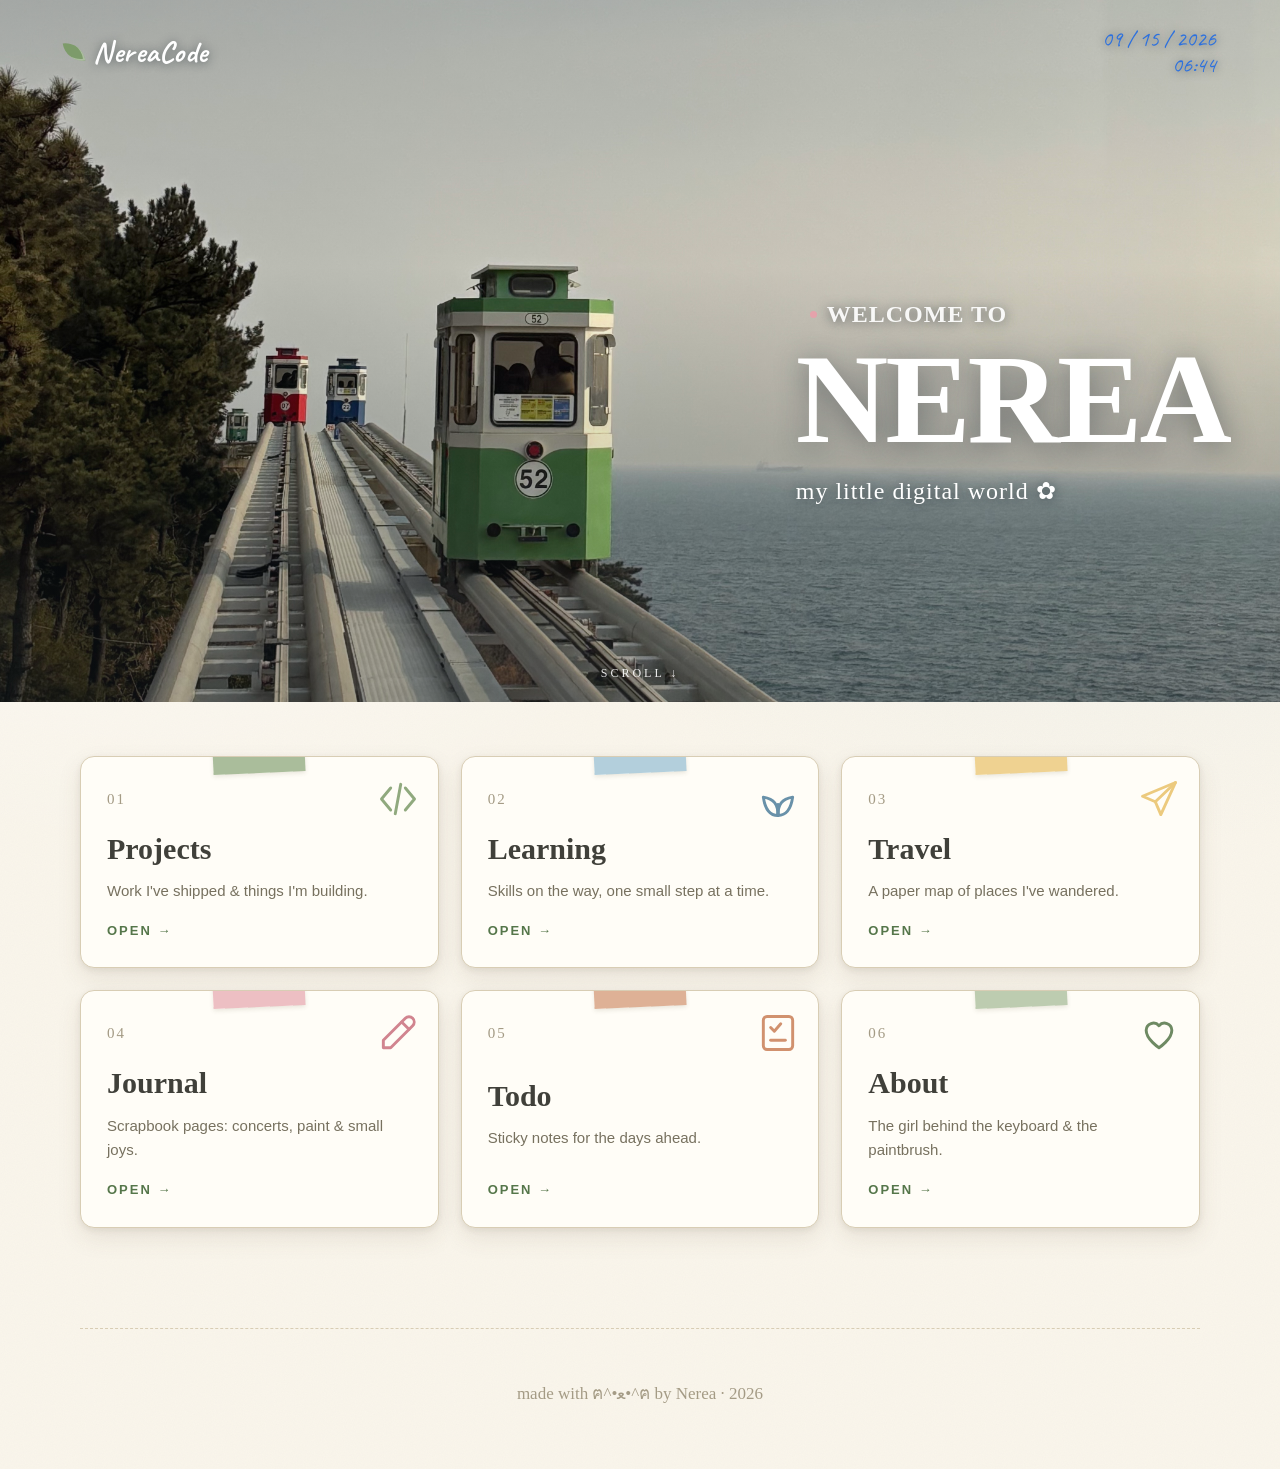
==== commit 33f17477: "Add files via upload" ====
--- a/index.html
+++ b/index.html
@@ -124,7 +124,7 @@
             </section>
 
             <footer>
-                <p>made with ☕ &amp; 🎨 by Nerea · 2026</p>
+                <p>made with ฅ^•ﻌ•^ฅ by Nerea · 2026</p>
             </footer>
 
         </main>
--- a/style.css
+++ b/style.css
@@ -3,6 +3,8 @@
    A soft, hand-made journal look: cream paper, matcha green,
    sky blue, sakura pink. Inspired by Ghibli skies and 手帐.
    ========================================================== */
+@import url('https://fonts.googleapis.com/css2?family=Playwrite+IT+Trad:wght@100..400&family=Playwrite+GB+J:ital,wght@0,100..400;1,100..400&display=swap');
+@import url('https://fonts.googleapis.com/css2?family=Caveat:wght@400;500;600;700&display=swap');
 
 * { box-sizing: border-box; }
 
@@ -107,8 +109,9 @@
     border-bottom: 1px dashed var(--line);
 }
 .logo {
-    font-family: var(--serif);
-    font-size: 22px;
+    font-family: Caveat;
+    line-height: 2;
+    font-size: 30px;
     font-weight: 700;
     letter-spacing: .5px;
     color: #fff;
@@ -125,18 +128,20 @@
     transform: rotate(-8deg);
     box-shadow: inset -2px -2px 0 rgba(255,255,255,.35);
 }
-.top-right { text-align: right; color: #fff; text-shadow: 0 1px 8px rgba(30,40,50,.55); }
+.top-right { text-align: right; color: #2b70df; text-shadow: 0 1px 8px rgba(30,40,50,.55); }
 .top-bar.solid .top-right { color: var(--ink-soft); text-shadow: none; }
-.date { font-size: 14px; letter-spacing: 2px; }
-.time { font-family: var(--hand); font-size: 22px; line-height: 1.1; }
+.date { font-family: 'Caveat'; font-size: 22px; line-height: 1.2; }
+.time { font-family: 'Caveat';  font-size: 22px; line-height: 1.2; }
 .back {
-    font-size: 14px;
+    font-family: var(--hand);
+    font-size: 18px;
     color: var(--ink-soft);
     border: 1px dashed var(--line);
     background: rgba(255,255,255,.6);
     padding: 7px 14px;
     border-radius: 100px;
     transition: all .2s ease;
+
 }
 .back:hover { background: #fff; color: var(--matcha-deep); transform: translateX(-3px); }
 
@@ -171,22 +176,23 @@
 }
 .hero-content {
     position: absolute;
-    right: 6%;
-    bottom: 70px;
+    right: 4%;
+    bottom: 190px;
     z-index: 2;
     text-align: left;
     color: #fff;
 }
 .hero-content .small-text {
-    font-size: 14px;
-    letter-spacing: 6px;
-    margin: 0 0 10px;
-    color: rgba(255,255,255,.9);
-    text-shadow: 0 1px 10px rgba(20,30,40,.6);
+    font-family: var(--hand);
+    font-size: 24px;
+    letter-spacing: 1px;
+    margin: 14px 0 0;
+    color: #fff;
+    text-shadow: 0 1px 12px rgba(20,30,40,.6);
 }
 .hero h1 {
     font-family: var(--serif);
-    font-size: clamp(64px, 12vw, 150px);
+    font-size: clamp(56px, 10vw, 130px);;
     line-height: .92;
     margin: 0;
     letter-spacing: -3px;
@@ -202,6 +208,7 @@
     text-shadow: 0 1px 12px rgba(20,30,40,.6);
 }
 .hero-scroll {
+        font-family: var(--hand);
     position: absolute;
     left: 50%;
     bottom: 18px;
@@ -257,7 +264,7 @@
     color: var(--ink);
 }
 .head-note {
-    font-family: var(--hand);
+
     font-size: 20px;
     color: var(--ink-soft);
     max-width: 620px;
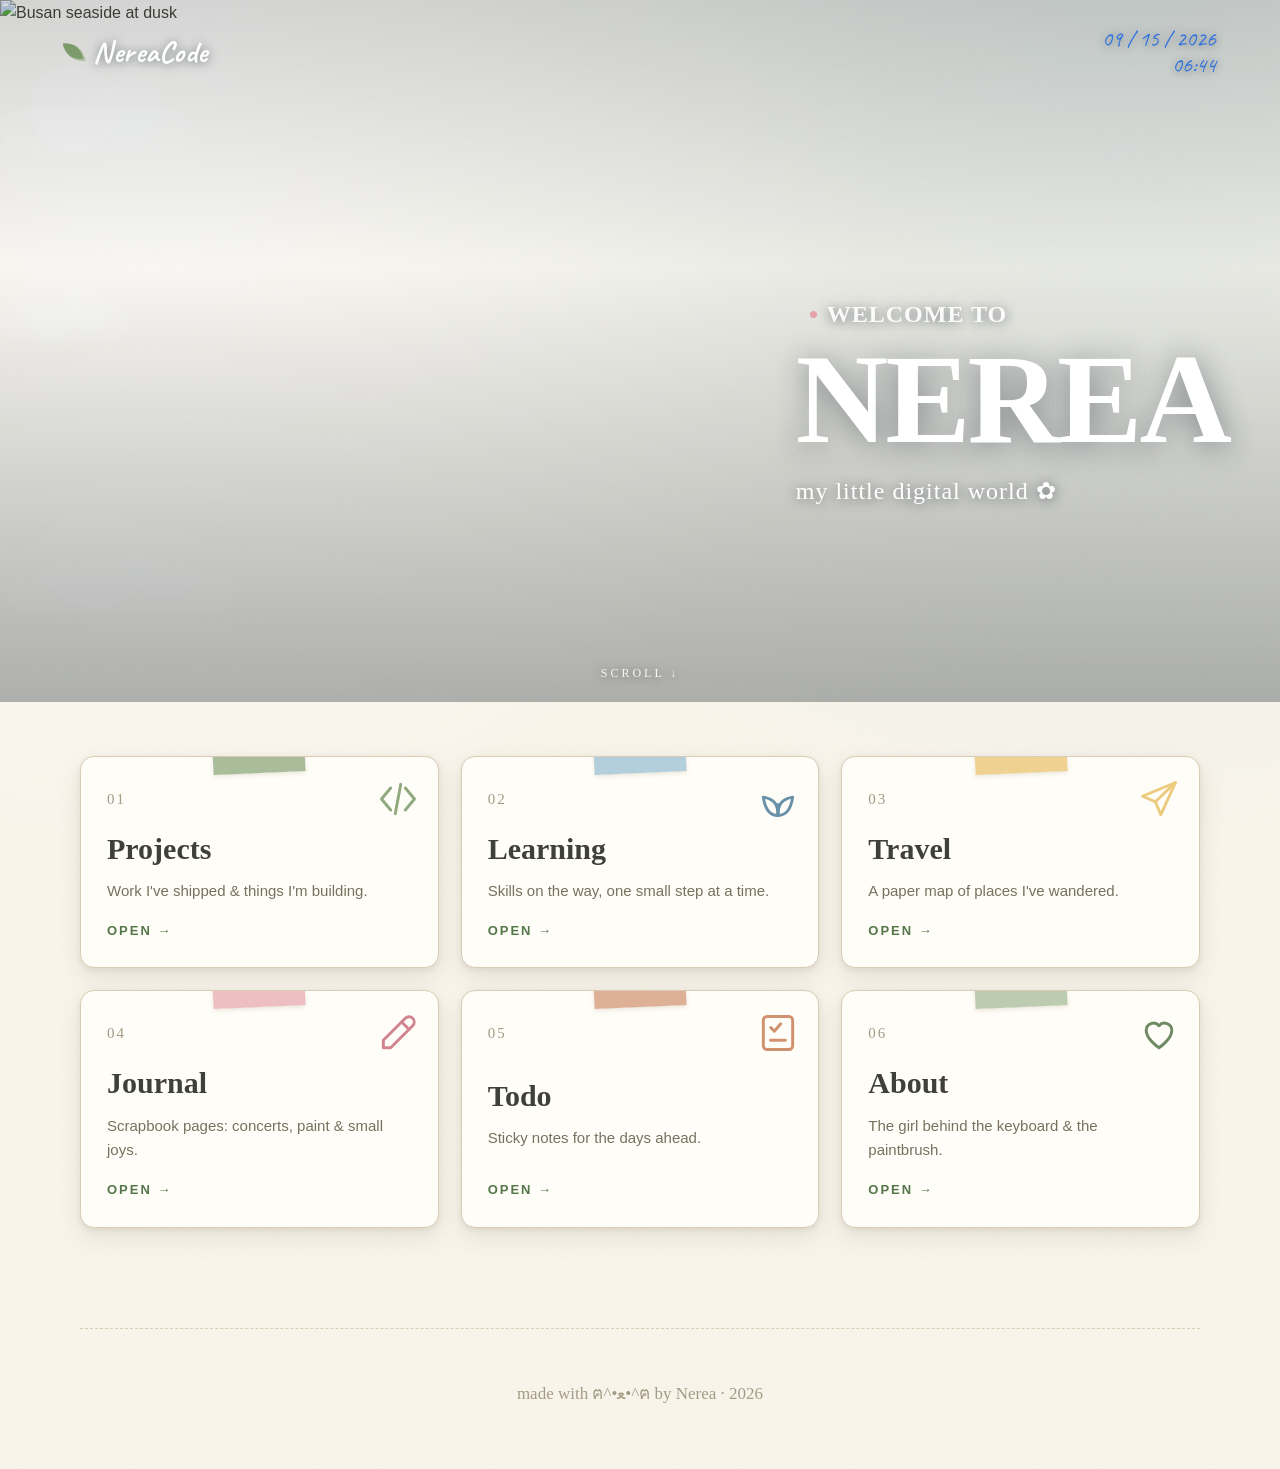
==== commit e2dee7ae: "index.html" ====
--- a/index.html
+++ b/index.html
@@ -22,7 +22,7 @@
              ============================ -->
         <section class="hero">
 
-            <img src="busan.jpg" alt="Busan seaside at dusk" class="hero-image">
+            <img src="https://cdn.osyb.cn/gh/nereacode/nereacode.github.io/busan.jpg" alt="Busan seaside at dusk" class="hero-image">
 
             <div class="hero-overlay"></div>
 
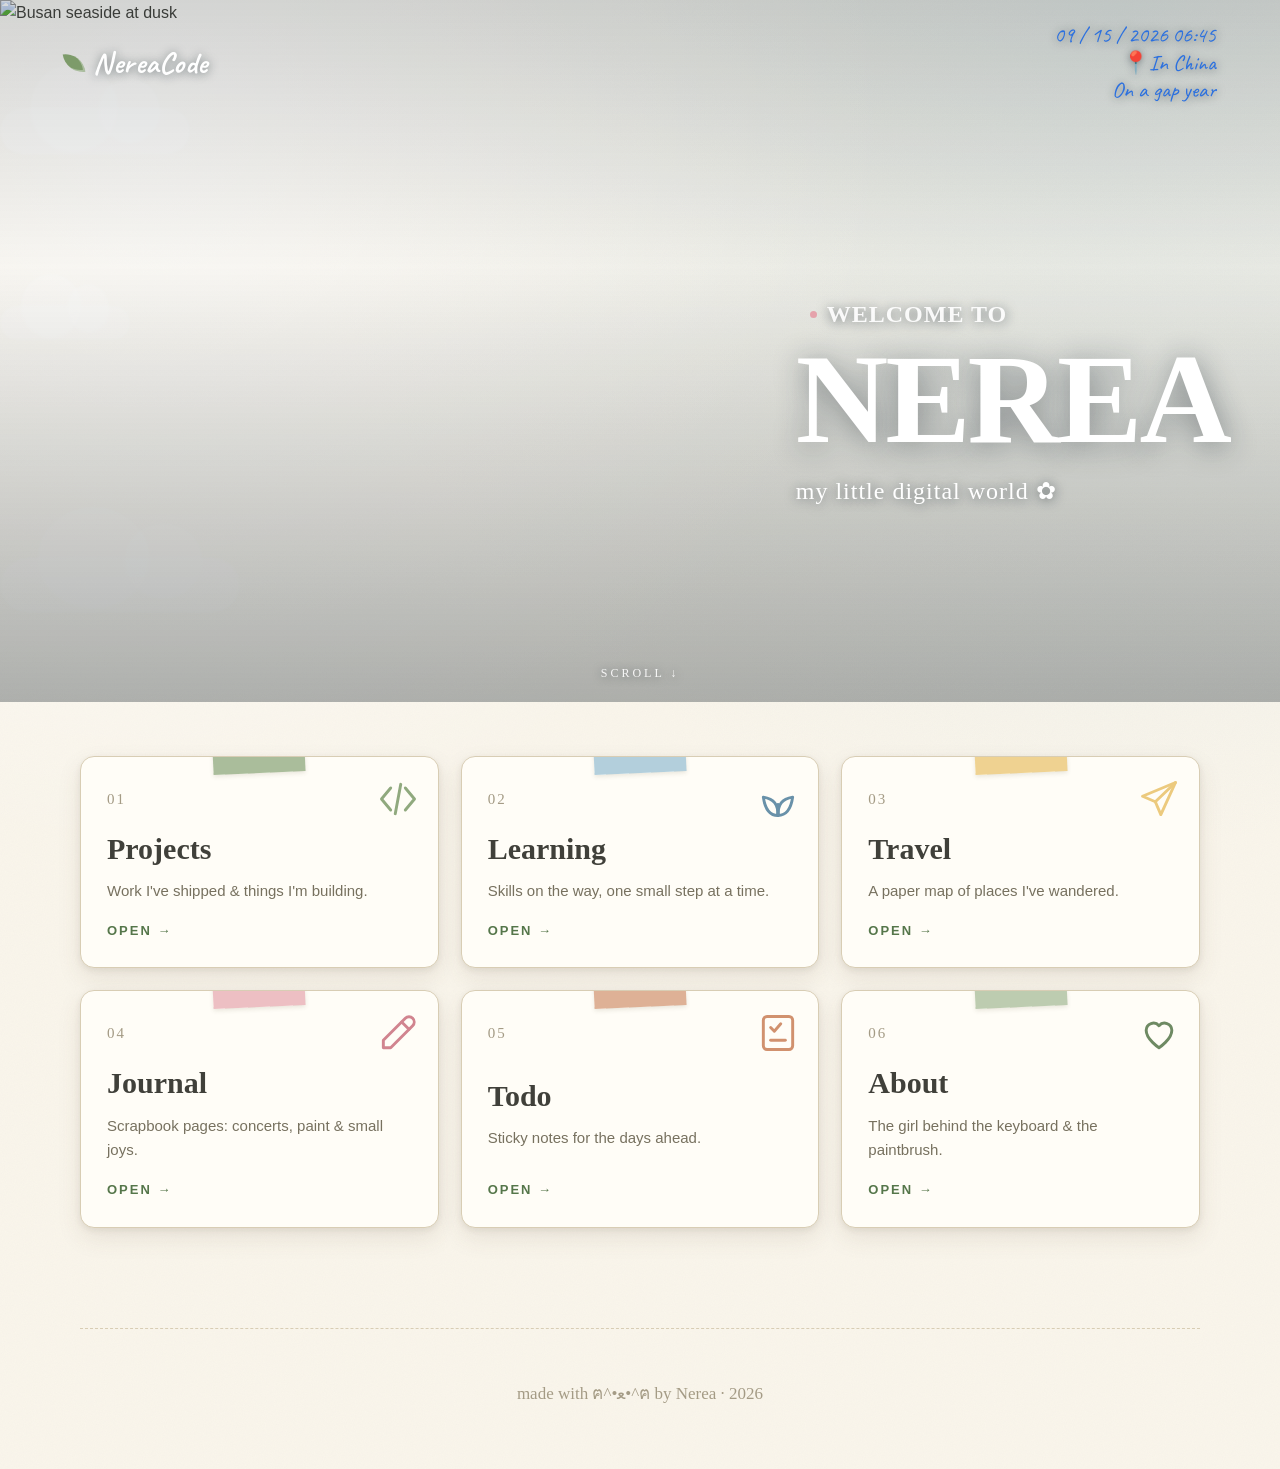
==== commit f66f219a: "Add files via upload" ====
--- a/index.html
+++ b/index.html
@@ -22,7 +22,8 @@
              ============================ -->
         <section class="hero">
 
-            <img src="https://cdn.osyb.cn/gh/nereacode/nereacode.github.io/busan.jpg" alt="Busan seaside at dusk" class="hero-image">
+            <img src="https://cdn.osyb.cn/gh/nereacode/nereacode.github.io/busan.jpg" 
+            alt="Busan seaside at dusk" class="hero-image">
 
             <div class="hero-overlay"></div>
 
@@ -34,6 +35,7 @@
                 <div class="top-right">
                     <div class="date">09 / 15 / 2026</div>
                     <div class="time" id="time">00:00</div>
+                    <div class="place">📍In China<br>On a gap year</div>
                 </div>
             </header>
 
@@ -132,6 +134,164 @@
     </div>
 
     <script src="app.js"></script>
-
+                    <!-- ========== from deepseek ==========-->
+<script>
+/* ============================================================
+   index 专用预加载（写死版）
+   - 打开 index 后后台加载 travel + journal 的全部图片
+   - 先小图（thumbs），全部完成后加载大图（large）
+   - 用户当前浏览到的卡片对应的页面，优先加载
+   - 标签页隐藏时暂停，切回继续
+   ============================================================ */
+(function () {
+  'use strict';
+
+  var THUMB_CONCURRENCY = 4;
+  var LARGE_CONCURRENCY = 2;
+
+  var CDN = 'https://cdn.osyb.cn/gh/nereacode/nereacode.github.io/assets/img/';
+
+  // ---------- 写死：travel 页的所有图片 ----------
+  var TRAVEL = [
+    'travel_img_5241.jpg','travel_img_9180.jpg','travel_img_2237.jpg','travel_img_2195.jpg',
+    'travel_img_5422.jpg','travel_fullsizerender.jpg','travel_img_9130.jpg','travel_img_9094.jpg',
+    'travel_img_9183.jpg','travel_img_8854.jpg','travel_img_8935.jpg','travel_img_8943.jpg',
+    'travel_img_9606.jpg','travel_img_9619.jpg','travel_img_9544.jpg','travel_img_9399.jpg',
+    'travel_img_9695.jpg','travel_img_9692.jpg','travel_img_9277.jpg','travel_img_9772.jpg',
+    'travel_img_1651.jpg','travel_img_1739.jpg','travel_img_4424.jpg','travel_img_4423.jpg',
+    'travel_img_2079.jpg','travel_img_2124.jpg','travel_img_1379.jpg',
+    'travel_img_5086.jpg','travel_img_6785.jpg','travel_img_7435.jpg','travel_img_8682.jpg',
+    'travel_14114166960c8425c492ee98.jpg','travel_img_9335.jpg','travel_img_6600.jpg',
+    'travel_img_0951.jpg','travel_img_9997.jpg','travel_img_6715.jpg','travel_img_6020.jpg',
+    'travel_img_5602.jpg'
+  ];
+
+  // ---------- 写死：journal 页的所有图片 ----------
+  var JOURNAL = [
+    'daily_img_0475.jpg','daily_img_7076.jpg','daily_img_4284.jpg','daily_img_1109.jpg',
+    'daily_img_0842.jpg','daily_99d2806d.jpg','daily_img_0524.jpg','daily_img_6478.jpg',
+    'daily_img_8084.jpg','daily_img_8117.jpg','daily_img_3328.jpg','daily_img_3850.jpg',
+    'daily_img_2516.jpg','daily_img_7772.jpg','daily_b9363dbd374fb3ccb9332baa.jpg',
+    'daily_img_5687.jpg','daily_img_0933.jpg','daily_img_0937.jpg',
+    'travel_img_6372.jpg','travel_img_6449.jpg','travel_img_4116.jpg','travel_img_4118.jpg',
+    'travel_img_0968.jpg','daily_img_0003.jpg',
+    'daily_img_6457.jpg','daily_img_8767.jpg','daily_img_7390.jpg',
+    'daily_30f43a48a3cfddddf3043dd3.jpg','daily_img_3863.jpg','daily_img_0445.jpg'
+  ];
+
+  // ---------- 拼成 URL，并标记归属 ----------
+  function build(list, page) {
+    return list.map(function (name) {
+      return {
+        page: page,
+        thumb: CDN + 'thumbs/' + name,
+        large: CDN + 'large/' + name
+      };
+    });
+  }
+
+  var ALL = build(TRAVEL, 'travel').concat(build(JOURNAL, 'journal'));
+
+  // ---------- 去重（travel/journal 有共用图） ----------
+  var seenT = {}, seenL = {};
+  var THUMBS = [], LARGES = [];
+  ALL.forEach(function (it) {
+    if (!seenT[it.thumb]) { seenT[it.thumb] = 1; THUMBS.push(it); }
+    if (!seenL[it.large]) { seenL[it.large] = 1; LARGES.push(it); }
+  });
+
+  // ---------- 判断用户当前更可能去哪个页面 ----------
+  // 看哪个入口卡片离视口中心最近
+  function getActivePage() {
+    var centerY = window.innerHeight / 2;
+    var best = null, bestDist = Infinity;
+    document.querySelectorAll('a.world-card').forEach(function (a) {
+      var href = a.getAttribute('href') || '';
+      var page = href.indexOf('travel') >= 0 ? 'travel'
+               : href.indexOf('journal') >= 0 ? 'journal'
+               : null;
+      if (!page) return;
+      var r = a.getBoundingClientRect();
+      var mid = (r.top + r.bottom) / 2;
+      var d = Math.abs(mid - centerY);
+      if (d < bestDist) { bestDist = d; best = page; }
+    });
+    return best;
+  }
+
+  // ---------- 队列：当前页面优先，其余按顺序 ----------
+  function buildQueue(list) {
+    var active = getActivePage();
+    if (!active) return list.slice();
+    var first = [], rest = [];
+    list.forEach(function (it) {
+      if (it.page === active) first.push(it); else rest.push(it);
+    });
+    return first.concat(rest);
+  }
+
+  // ---------- 并发加载器（可暂停） ----------
+  function makeLoader(concurrency, pick) {
+    var queue = [], idx = 0, active = 0, paused = false, onDone = null, finished = false;
+
+    function pump() {
+      if (paused) return;
+      while (active < concurrency && idx < queue.length) {
+        (function (item) {
+          active++;
+          var img = new Image();
+          img.decoding = 'async';
+          img.onload = img.onerror = function () {
+            active--;
+            idx++;
+            pump();
+            if (idx >= queue.length && active === 0 && onDone && !finished) {
+              finished = true;
+              onDone();
+            }
+          };
+          img.src = pick(item);
+        })(queue[idx]);
+      }
+    }
+
+    return {
+      start: function (list, done) {
+        queue = buildQueue(list);
+        idx = 0; active = 0; finished = false; onDone = done || null;
+        pump();
+      },
+      pause: function () { paused = true; },
+      resume: function () { if (paused) { paused = false; pump(); } }
+    };
+  }
+
+  var thumbLoader = makeLoader(THUMB_CONCURRENCY, function (it) { return it.thumb; });
+  var largeLoader = makeLoader(LARGE_CONCURRENCY, function (it) { return it.large; });
+
+  document.addEventListener('visibilitychange', function () {
+    if (document.hidden) { thumbLoader.pause(); largeLoader.pause(); }
+    else { thumbLoader.resume(); largeLoader.resume(); }
+  });
+
+  // ---------- 启动 ----------
+  window.addEventListener('load', function () {
+    setTimeout(function () {
+      var start = function () {
+        // 先小图，全部完成后再大图
+        thumbLoader.start(THUMBS, function () {
+          largeLoader.start(LARGES, null);
+        });
+      };
+      if ('requestIdleCallback' in window) {
+        requestIdleCallback(start, { timeout: 2000 });
+      } else {
+        start();
+      }
+    }, 800);
+  });
+})();
+</script>
+                   <!--  ========== from deepseek ========== -->
 </body>
 </html>
--- a/style.css
+++ b/style.css
@@ -130,8 +130,13 @@
 }
 .top-right { text-align: right; color: #2b70df; text-shadow: 0 1px 8px rgba(30,40,50,.55); }
 .top-bar.solid .top-right { color: var(--ink-soft); text-shadow: none; }
+/* ---------- 强制日期时间同一行---------- */
+.date, .time {    display: inline-block; }
+.place {    display: block;}
+
 .date { font-family: 'Caveat'; font-size: 22px; line-height: 1.2; }
 .time { font-family: 'Caveat';  font-size: 22px; line-height: 1.2; }
+.place { font-family: 'Caveat';  font-size: 22px; line-height: 1.2; }
 .back {
     font-family: var(--hand);
     font-size: 18px;
@@ -908,3 +913,82 @@
     .polaroid figcaption { font-size: 13px; bottom: 10px; }
     .top-bar { padding: 16px 5%; }
 }
+
+/* ===== About 九宫格：1 3 5 7 9 有图，5 是中间加大 ===== */
+.about-photos {
+    display: grid;
+    grid-template-columns: repeat(3, 1fr);
+    gap: 28px;                  /* ← 间距从 14 调到 28 */
+    align-content: start;
+    justify-content: center;
+    align-self: start;
+    margin: -20px 0 0 auto;
+    max-width: 460px;
+    width: 100%;
+}
+
+.about-thumb {
+    margin: 0;
+    overflow: hidden;
+    border-radius: 10px;
+    box-shadow: 0 5px 14px rgba(0, 0, 0, 0.1);
+    aspect-ratio: 1 / 1;
+}
+
+.about-thumb img {
+    width: 100%;
+    height: 100%;
+    object-fit: cover;
+    display: block;
+}
+
+/* 中间那张：横跨列、行，变大并居中 */
+.about-thumb.center-big {
+    grid-column: 2 / 3;
+    grid-row: 2 / 3;
+    aspect-ratio: 1 / 1;
+    transform: scale(1.35);
+    z-index: 2;
+    box-shadow: 0 8px 20px rgba(0, 0, 0, 0.18);
+}
+
+/* 空白格 */
+.about-gap {
+    display: block;
+    width: 100%;
+    aspect-ratio: 1 / 1;
+}
+
+/* ===== 胶带上的地点文字 ===== */
+.polaroid { position: relative; }
+
+.tape-label {
+    position: absolute;
+    left: 50%;
+    transform: translateX(-50%) rotate(-2deg);
+    z-index: 3;
+    font-family: "Caveat", "Comic Sans MS", cursive;
+    font-size: 14px;
+    color: #6b6355;
+    letter-spacing: .5px;
+    white-space: nowrap;
+    pointer-events: none;
+}
+
+/* 默认：横图 */
+.tape-label {
+    top: -12px;
+}
+
+/* 竖图（已有的 tall 类）：微调 */
+.polaroid.tall .tape-label {
+    top: -12px;
+}
+
+/* 各色胶带对应文字颜色（可选） */
+.tape-sakura .tape-label { color: #b06a78; }
+.tape-sun    .tape-label { color: #a8842e; }
+.tape-matcha .tape-label { color: #5e7a4e; }
+.tape-sky    .tape-label { color: #4e7a92; }
+.tape-clay   .tape-label { color: #a35b38; }
+
